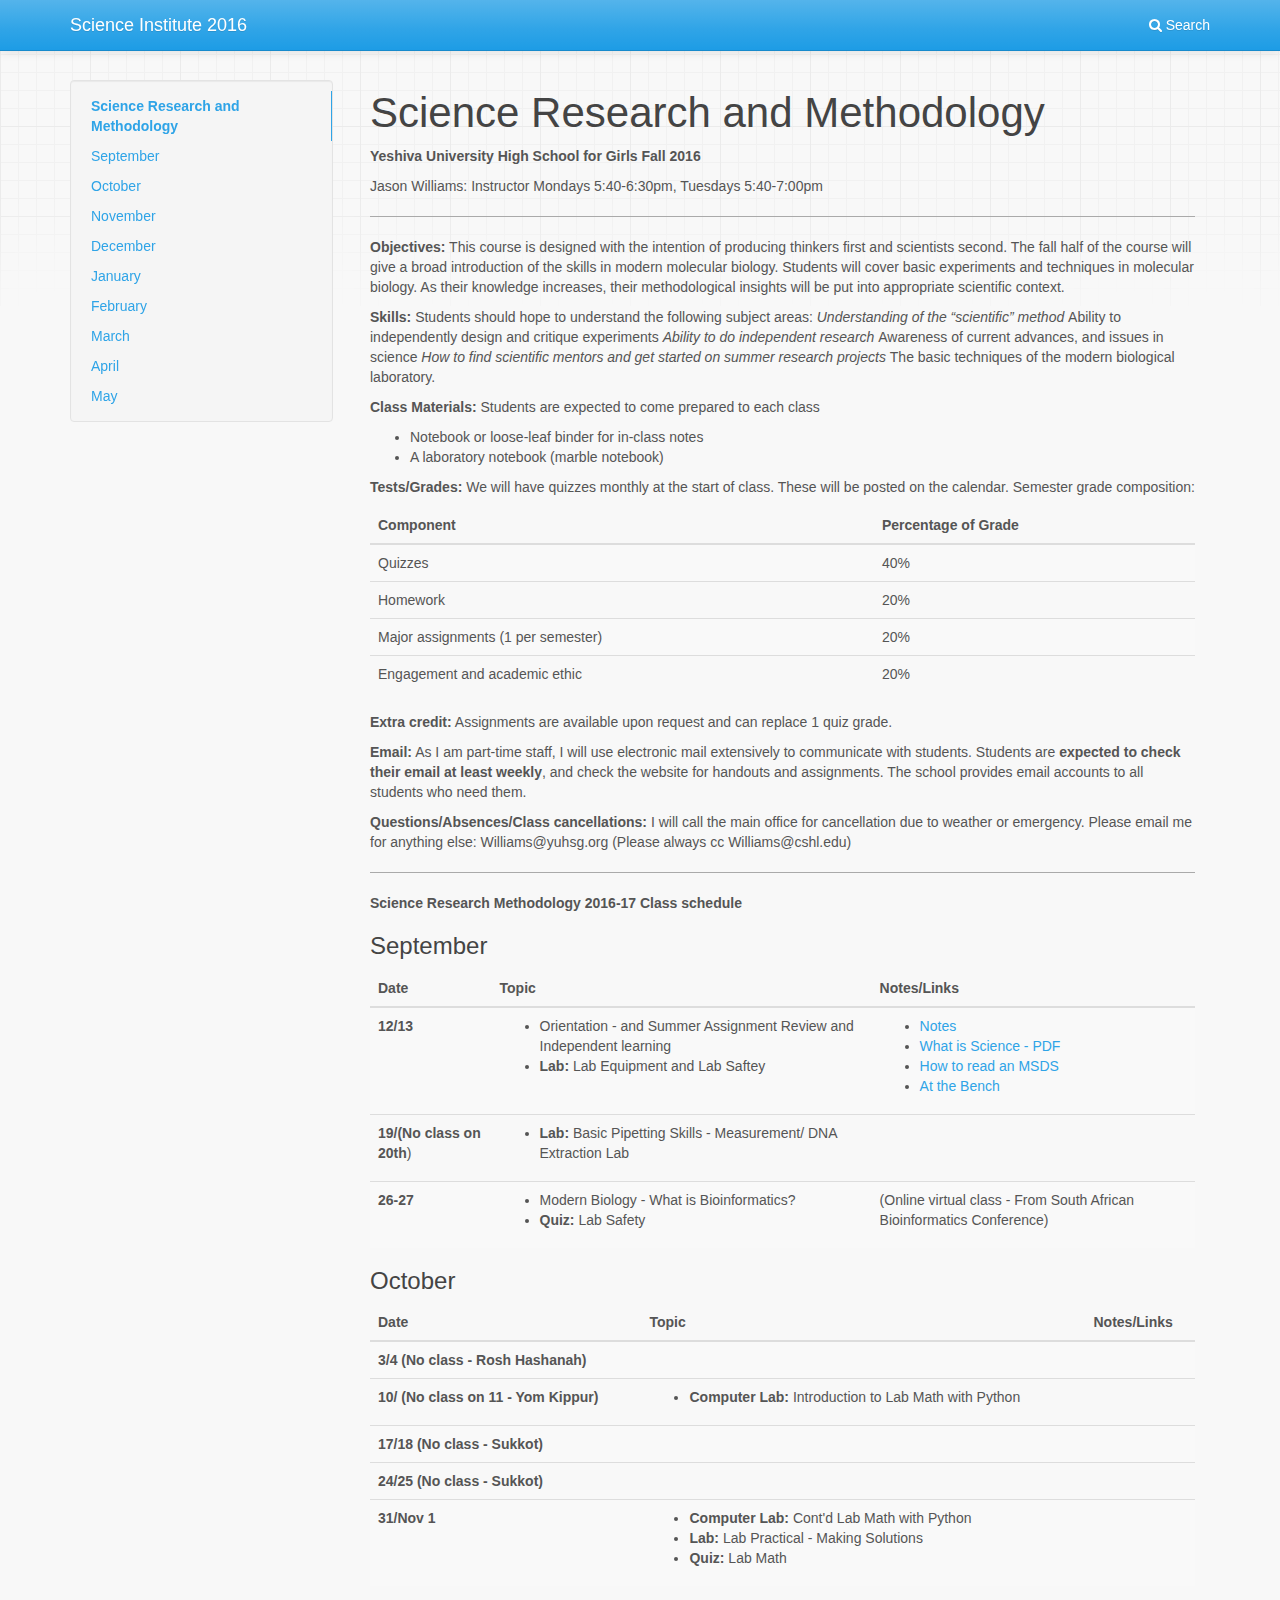
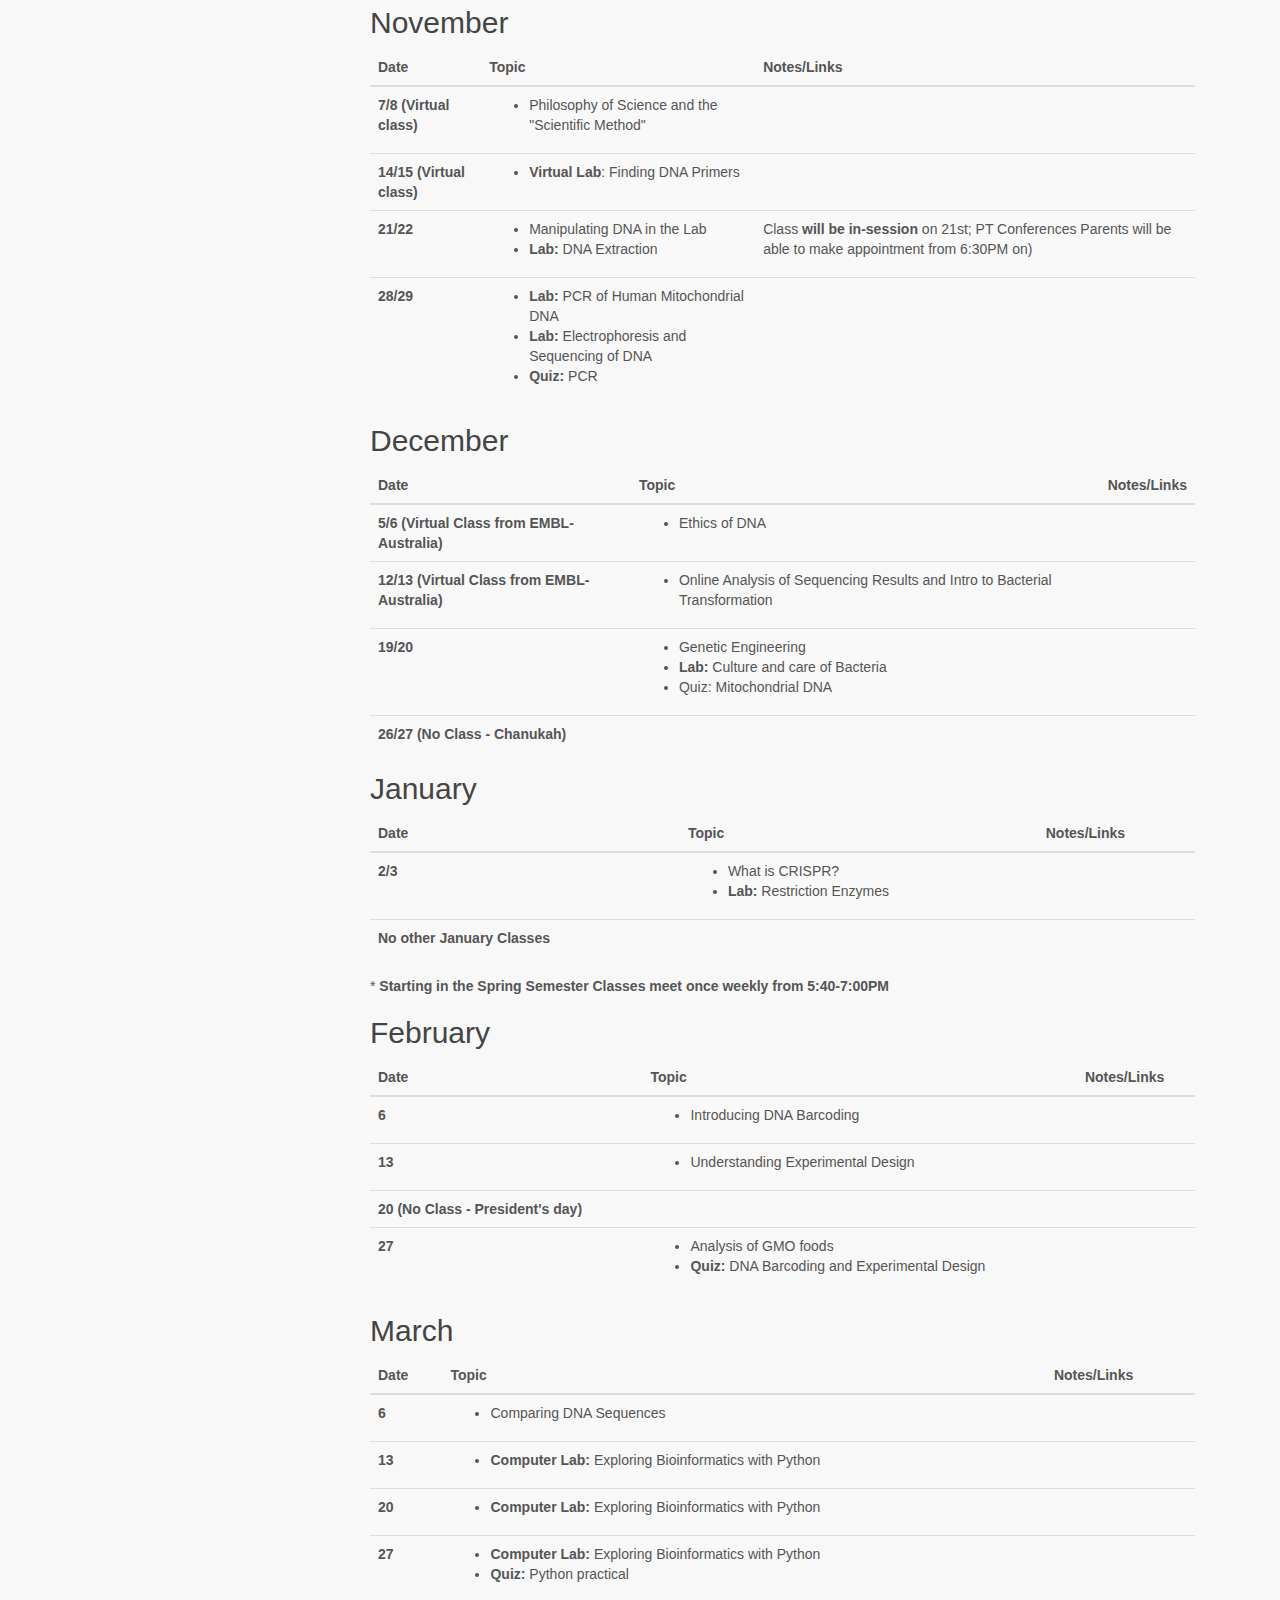
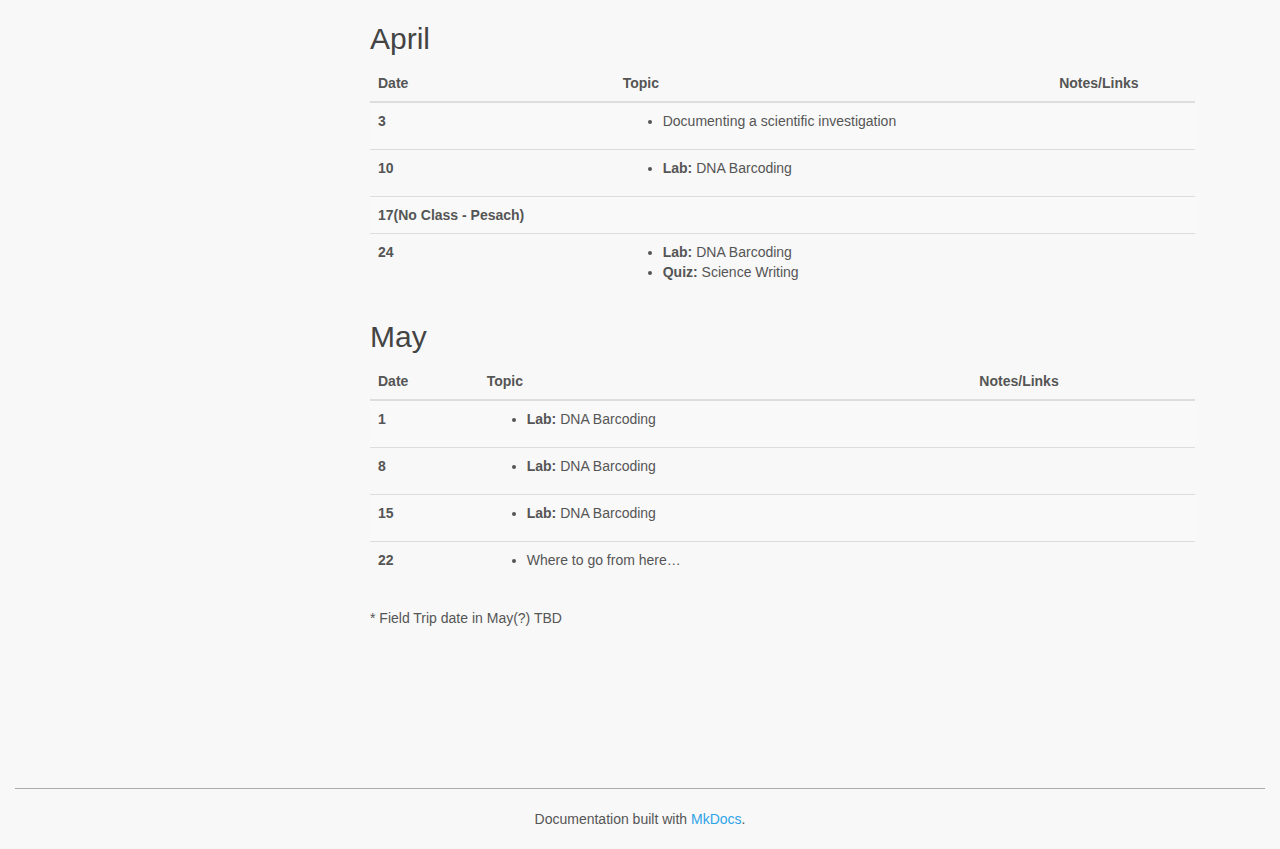
==== site/index.html @ d434761b "add files" ====
<!DOCTYPE html>
<html lang="en">
    <head>
        <meta charset="utf-8">
        <meta http-equiv="X-UA-Compatible" content="IE=edge">
        <meta name="viewport" content="width=device-width, initial-scale=1.0">
        
        
        
        <link rel="shortcut icon" href="./img/favicon.ico">

	<title>Science Institute 2016</title>

        <link href="./css/bootstrap-custom.min.css" rel="stylesheet">
        <link href="./css/font-awesome-4.5.0.css" rel="stylesheet">
        <link href="./css/base.css" rel="stylesheet">
        <link rel="stylesheet" href="./css/highlight.css">

        <!-- HTML5 shim and Respond.js IE8 support of HTML5 elements and media queries -->
        <!--[if lt IE 9]>
            <script src="https://oss.maxcdn.com/libs/html5shiv/3.7.0/html5shiv.js"></script>
            <script src="https://oss.maxcdn.com/libs/respond.js/1.3.0/respond.min.js"></script>
        <![endif]-->

        
    </head>

    <body class="homepage">

        <div class="navbar navbar-default navbar-fixed-top" role="navigation">
    <div class="container">

        <!-- Collapsed navigation -->
        <div class="navbar-header">
            

            <!-- Main title -->
            <a class="navbar-brand" href=".">Science Institute 2016</a>
        </div>

        <!-- Expanded navigation -->
        <div class="navbar-collapse collapse">
            

            <ul class="nav navbar-nav navbar-right">
                <li>
                    <a href="#" data-toggle="modal" data-target="#mkdocs_search_modal">
                        <i class="fa fa-search"></i> Search
                    </a>
                </li>
                
                
            </ul>
        </div>
    </div>
</div>

        <div class="container">
            
                <div class="col-md-3"><div class="bs-sidebar hidden-print affix well" role="complementary">
    <ul class="nav bs-sidenav">
    
        <li class="main active"><a href="#science-research-and-methodology">Science Research and Methodology</a></li>
        
            <li><a href="#september">September</a></li>
        
            <li><a href="#october">October</a></li>
        
            <li><a href="#november">November</a></li>
        
            <li><a href="#december">December</a></li>
        
            <li><a href="#january">January</a></li>
        
            <li><a href="#february">February</a></li>
        
            <li><a href="#march">March</a></li>
        
            <li><a href="#april">April</a></li>
        
            <li><a href="#may">May</a></li>
        
    
    </ul>
</div></div>
                <div class="col-md-9" role="main">

<h1 id="science-research-and-methodology">Science Research and Methodology</h1>
<p><strong>Yeshiva University High School for Girls</strong>
<strong>Fall 2016</strong></p>
<p>Jason Williams: Instructor 
Mondays 5:40-6:30pm, Tuesdays 5:40-7:00pm</p>
<hr />
<p><strong>Objectives:</strong> 
This course is designed with the intention of producing thinkers first and scientists second. The fall half of the course will give a broad introduction of the skills in modern molecular biology. Students will cover basic experiments and techniques in molecular biology. As their knowledge increases, their methodological insights will be put into appropriate scientific context.</p>
<p><strong>Skills:</strong> Students should hope to understand the following subject areas:
<em> Understanding of the “scientific” method
</em> Ability to independently design and critique experiments
<em> Ability to do independent research
</em> Awareness of current advances, and issues in science
<em> How to find scientific mentors and get started on summer research projects
</em> The basic techniques of the modern biological laboratory.  </p>
<p><strong>Class Materials:</strong> Students are expected to come prepared to each class</p>
<ul>
<li>Notebook or loose-leaf binder for in-class notes</li>
<li>A laboratory notebook (marble notebook)</li>
</ul>
<p><strong>Tests/Grades:</strong> We will have quizzes monthly at the start of class. These will be posted on the calendar. Semester grade composition: </p>
<table>
<thead>
<tr>
<th>Component</th>
<th>Percentage of Grade</th>
</tr>
</thead>
<tbody>
<tr>
<td>Quizzes</td>
<td>40%</td>
</tr>
<tr>
<td>Homework</td>
<td>20%</td>
</tr>
<tr>
<td>Major assignments (1 per semester)</td>
<td>20%</td>
</tr>
<tr>
<td>Engagement and academic ethic</td>
<td>20%</td>
</tr>
</tbody>
</table>
<p><strong>Extra credit:</strong> Assignments are available upon request and can replace 1 quiz grade. </p>
<p><strong>Email:</strong> As I am part-time staff, I will use electronic mail extensively to communicate with students. Students are <strong>expected to check their email at least weekly</strong>, and check the website for handouts and assignments. The school provides email accounts to all students who need them. </p>
<p><strong>Questions/Absences/Class cancellations:</strong> I will call the main office for cancellation due to weather or emergency. Please email me for anything else: Williams@yuhsg.org (Please always cc Williams@cshl.edu)</p>
<hr />
<p><strong>Science Research Methodology 2016-17 Class schedule</strong></p>
<h3 id="september">September</h3>
<table>
<thead>
<tr>
<th align="left">Date</th>
<th align="left">Topic</th>
<th align="left">Notes/Links</th>
</tr>
</thead>
<tbody>
<tr>
<td align="left"><strong>12/13</strong></td>
<td align="left"><ul><li>Orientation - and Summer Assignment Review and Independent learning<li><strong>Lab:</strong> Lab Equipment and Lab Saftey</ul></td>
<td align="left"><ul><li><a href="./notes/notes_2016_week_09_12.md">Notes</a><li><a href="./pdfs/what_is_science.pdf">What is Science - PDF</a><li><a href="./pdfs/howtoreadmsds.pdf">How to read an MSDS</a><li><a href="./pdfs/at_the_bench.pdf">At the Bench</a></ul></td>
</tr>
<tr>
<td align="left"><strong>19/(No class on 20th</strong>)</td>
<td align="left"><ul><li><strong>Lab:</strong> Basic Pipetting Skills - Measurement/ DNA Extraction Lab</ul></td>
<td align="left"></td>
</tr>
<tr>
<td align="left"><strong>26-27</strong></td>
<td align="left"><ul><li>Modern Biology - What is Bioinformatics? <li><strong>Quiz:</strong> Lab Safety</ul></td>
<td align="left">(Online virtual class - From South African Bioinformatics Conference)</td>
</tr>
</tbody>
</table>
<h3 id="october">October</h3>
<table>
<thead>
<tr>
<th align="left">Date</th>
<th align="left">Topic</th>
<th align="left">Notes/Links</th>
</tr>
</thead>
<tbody>
<tr>
<td align="left"><strong>3/4  (No class - Rosh Hashanah)</strong></td>
<td align="left"></td>
<td align="left"></td>
</tr>
<tr>
<td align="left"><strong>10/  (No class on 11 - Yom Kippur)</strong></td>
<td align="left"><ul><li><strong>Computer Lab:</strong> Introduction to Lab Math with Python</ul></td>
<td align="left"></td>
</tr>
<tr>
<td align="left"><strong>17/18 (No class - Sukkot)</strong></td>
<td align="left"></td>
<td align="left"></td>
</tr>
<tr>
<td align="left"><strong>24/25 (No class - Sukkot)</strong></td>
<td align="left"></td>
<td align="left"></td>
</tr>
<tr>
<td align="left"><strong>31/Nov 1</strong></td>
<td align="left"><ul><li><strong>Computer Lab:</strong> Cont'd Lab Math with Python<li><strong>Lab:</strong> Lab Practical - Making Solutions<li><strong>Quiz:</strong> Lab Math </ul></td>
<td align="left"></td>
</tr>
</tbody>
</table>
<h2 id="november">November</h2>
<table>
<thead>
<tr>
<th align="left">Date</th>
<th align="left">Topic</th>
<th align="left">Notes/Links</th>
</tr>
</thead>
<tbody>
<tr>
<td align="left"><strong>7/8 (Virtual class)</strong></td>
<td align="left"><ul><li>Philosophy of Science and the "Scientific Method"</ul></td>
<td align="left"></td>
</tr>
<tr>
<td align="left"><strong>14/15 (Virtual class)</strong></td>
<td align="left"><ul><li><strong>Virtual Lab</strong>: Finding DNA Primers</ul></td>
<td align="left"></td>
</tr>
<tr>
<td align="left"><strong>21/22</strong></td>
<td align="left"><ul><li>Manipulating DNA in the Lab<li><strong>Lab:</strong> DNA Extraction </ul></td>
<td align="left">Class <strong>will be in-session</strong> on 21st; PT Conferences Parents will be able to make appointment from 6:30PM on)</td>
</tr>
<tr>
<td align="left"><strong>28/29</strong></td>
<td align="left"><ul><li><strong>Lab:</strong> PCR of Human Mitochondrial DNA<li><strong>Lab:</strong> Electrophoresis and Sequencing of DNA<li><strong>Quiz:</strong> PCR</ul></td>
<td align="left"></td>
</tr>
</tbody>
</table>
<h2 id="december">December</h2>
<table>
<thead>
<tr>
<th align="left">Date</th>
<th align="left">Topic</th>
<th align="left">Notes/Links</th>
</tr>
</thead>
<tbody>
<tr>
<td align="left"><strong>5/6 (Virtual Class from EMBL-Australia)</strong></td>
<td align="left"><ul><li>Ethics of DNA</ul></td>
<td align="left"></td>
</tr>
<tr>
<td align="left"><strong>12/13 (Virtual Class from EMBL-Australia)</strong></td>
<td align="left"><ul><li>Online Analysis of Sequencing Results and Intro to Bacterial Transformation</ul></td>
<td align="left"></td>
</tr>
<tr>
<td align="left"><strong>19/20</strong></td>
<td align="left"><ul><li>Genetic Engineering<li><strong>Lab:</strong> Culture and care of Bacteria<li>Quiz: Mitochondrial DNA</ul></td>
<td align="left"></td>
</tr>
<tr>
<td align="left"><strong>26/27 (No Class - Chanukah)</strong></td>
<td align="left"></td>
<td align="left"></td>
</tr>
</tbody>
</table>
<h2 id="january">January</h2>
<table>
<thead>
<tr>
<th align="left">Date</th>
<th align="left">Topic</th>
<th align="left">Notes/Links</th>
</tr>
</thead>
<tbody>
<tr>
<td align="left"><strong>2/3</strong></td>
<td align="left"><ul><li>What is CRISPR? <li><strong>Lab:</strong> Restriction Enzymes</ul></td>
<td align="left"></td>
</tr>
<tr>
<td align="left"><strong>No other January Classes</strong></td>
<td align="left"></td>
<td align="left"></td>
</tr>
</tbody>
</table>
<p>* <strong>Starting in the Spring Semester Classes meet once weekly from 5:40-7:00PM</strong></p>
<h2 id="february">February</h2>
<table>
<thead>
<tr>
<th align="left">Date</th>
<th align="left">Topic</th>
<th align="left">Notes/Links</th>
</tr>
</thead>
<tbody>
<tr>
<td align="left"><strong>6</strong></td>
<td align="left"><ul><li>Introducing DNA Barcoding</ul></td>
<td align="left"></td>
</tr>
<tr>
<td align="left"><strong>13</strong></td>
<td align="left"><ul><li>Understanding Experimental Design</ul></td>
<td align="left"></td>
</tr>
<tr>
<td align="left"><strong>20 (No Class - President's day)</strong></td>
<td align="left"></td>
<td align="left"></td>
</tr>
<tr>
<td align="left"><strong>27</strong></td>
<td align="left"><ul><li>Analysis of GMO foods<li><strong>Quiz:</strong> DNA Barcoding and Experimental Design</ul></td>
<td align="left"></td>
</tr>
</tbody>
</table>
<h2 id="march">March</h2>
<table>
<thead>
<tr>
<th align="left">Date</th>
<th align="left">Topic</th>
<th align="left">Notes/Links</th>
</tr>
</thead>
<tbody>
<tr>
<td align="left"><strong>6</strong></td>
<td align="left"><ul><li>Comparing DNA Sequences</ul></td>
<td align="left"></td>
</tr>
<tr>
<td align="left"><strong>13</strong></td>
<td align="left"><ul><li><strong>Computer Lab:</strong> Exploring Bioinformatics with Python</ul></td>
<td align="left"></td>
</tr>
<tr>
<td align="left"><strong>20</strong></td>
<td align="left"><ul><li><strong>Computer Lab:</strong> Exploring Bioinformatics with Python</ul></td>
<td align="left"></td>
</tr>
<tr>
<td align="left"><strong>27</strong></td>
<td align="left"><ul><li><strong>Computer Lab:</strong> Exploring Bioinformatics with Python<li><strong>Quiz:</strong> Python practical</ul></td>
<td align="left"></td>
</tr>
</tbody>
</table>
<h2 id="april">April</h2>
<table>
<thead>
<tr>
<th align="left">Date</th>
<th align="left">Topic</th>
<th align="left">Notes/Links</th>
</tr>
</thead>
<tbody>
<tr>
<td align="left"><strong>3</strong></td>
<td align="left"><ul><li>Documenting a scientific investigation</ul></td>
<td align="left"></td>
</tr>
<tr>
<td align="left"><strong>10</strong></td>
<td align="left"><ul><li><strong>Lab:</strong> DNA Barcoding</ul></td>
<td align="left"></td>
</tr>
<tr>
<td align="left"><strong>17(No Class - Pesach)</strong></td>
<td align="left"></td>
<td align="left"></td>
</tr>
<tr>
<td align="left"><strong>24</strong></td>
<td align="left"><ul><li><strong>Lab:</strong> DNA Barcoding<li><strong>Quiz:</strong> Science Writing</ul></td>
<td align="left"></td>
</tr>
</tbody>
</table>
<h2 id="may">May</h2>
<table>
<thead>
<tr>
<th align="left">Date</th>
<th align="left">Topic</th>
<th align="left">Notes/Links</th>
</tr>
</thead>
<tbody>
<tr>
<td align="left"><strong>1</strong></td>
<td align="left"><ul><li><strong>Lab:</strong> DNA Barcoding</ul></td>
<td align="left"></td>
</tr>
<tr>
<td align="left"><strong>8</strong></td>
<td align="left"><ul><li><strong>Lab:</strong> DNA Barcoding</ul></td>
<td align="left"></td>
</tr>
<tr>
<td align="left"><strong>15</strong></td>
<td align="left"><ul><li><strong>Lab:</strong> DNA Barcoding</ul></td>
<td align="left"></td>
</tr>
<tr>
<td align="left"><strong>22</strong></td>
<td align="left"><ul><li>Where to go from here…</ul></td>
<td align="left"></td>
</tr>
</tbody>
</table>
<p>* Field Trip date in May(?) TBD</p></div>
            
        </div>

        <footer class="col-md-12">
            <hr>
            
            <p>Documentation built with <a href="http://www.mkdocs.org/">MkDocs</a>.</p>
        </footer>

        <script src="./js/jquery-1.10.2.min.js"></script>
        <script src="./js/bootstrap-3.0.3.min.js"></script>
        <script src="./js/highlight.pack.js"></script>
        <script>var base_url = '.';</script>
        <script data-main="./mkdocs/js/search.js" src="./mkdocs/js/require.js"></script>
        <script src="./js/base.js"></script>

        <div class="modal" id="mkdocs_search_modal" tabindex="-1" role="dialog" aria-labelledby="Search Modal" aria-hidden="true">
            <div class="modal-dialog">
                <div class="modal-content">
                    <div class="modal-header">
                        <button type="button" class="close" data-dismiss="modal"><span aria-hidden="true">&times;</span><span class="sr-only">Close</span></button>
                        <h4 class="modal-title" id="exampleModalLabel">Search</h4>
                    </div>
                    <div class="modal-body">
                        <p>
                            From here you can search these documents. Enter
                            your search terms below.
                        </p>
                        <form role="form">
                            <div class="form-group">
                                <input type="text" class="form-control" placeholder="Search..." id="mkdocs-search-query">
                            </div>
                        </form>
                        <div id="mkdocs-search-results"></div>
                    </div>
                    <div class="modal-footer">
                    </div>
                </div>
            </div>
        </div>

    </body>
</html>

<!--
MkDocs version : 0.15.3
Build Date UTC : 2016-09-12 19:53:37.666953
-->
---- site/css/base.css ----
body {
    padding-top: 70px;
    background: url(../img/grid.png) repeat-x;
    background-attachment: fixed;
    background-color: #f8f8f8;
}

body > div.container {
    min-height: 400px;
}

ul.nav li.main {
    font-weight: bold;
}

div.col-md-3 {
    padding-left: 0;
}

div.col-md-9 {
    padding-bottom: 100px;
}

div.source-links {
    float: right;
}

div.col-md-9 img {
    max-width: 100%;
    display: inline;
    padding: 4px;
    line-height: 1.428571429;
    background-color: #fff;
    border: 1px solid #ddd;
    border-radius: 4px;
    margin: 20px auto 30px auto;
}

h1, h2, h3 {
    color: #444;
}

h1[id]:before, h2[id]:before, h3[id]:before, h4[id]:before, h5[id]:before, h6[id]:before {
    content: "";
    display: block;
    margin-top: -75px;
    height: 75px;
    pointer-events: none;
}

h1 {
    font-weight: 400;
    font-size: 42px;
}

h2, h3, h4, h5, h6 {
    font-weight: 300;
}

hr {
    border-top: 1px solid #aaa;
}

pre, .rst-content tt {
    max-width: 100%;
    background: #fff;
    border: solid 1px #e1e4e5;
    color: #e74c3c;
    overflow-x: auto;
}

code.code-large, .rst-content tt.code-large {
    font-size: 90%;
}

code {
    padding: 2px 5px;
    color: #c7254e;
    background-color: #f9f2f4;
    font-size: 75%;
}

code, kbd, pre, samp  {
    font-family: monospace,serif;
    font-size: 12px !important;
}

footer {
    margin-top: 30px;
    margin-bottom: 10px;
    text-align: center;
    font-weight: 200;
}

.modal-dialog {
    margin-top: 60px;
}

/*
 * Side navigation
 *
 * Scrollspy and affixed enhanced navigation to highlight sections and secondary
 * sections of docs content.
 */

/* By default it's not affixed in mobile views, so undo that */
.bs-sidebar.affix {
    position: static;
}

.bs-sidebar.well {
    padding: 0;
    max-height: 90%;
    overflow-y: auto;
}

/* First level of nav */
.bs-sidenav {
    padding-top:    10px;
    padding-bottom: 10px;
    border-radius: 5px;
}

/* All levels of nav */
.bs-sidebar .nav > li > a {
    display: block;
    padding: 5px 20px;
    z-index: 1;
}
.bs-sidebar .nav > li > a:hover,
.bs-sidebar .nav > li > a:focus {
    text-decoration: none;
    border-right: 1px solid;
}
.bs-sidebar .nav > .active > a,
.bs-sidebar .nav > .active:hover > a,
.bs-sidebar .nav > .active:focus > a {
    font-weight: bold;
    background-color: transparent;
    border-right: 1px solid;
}

/* Nav: second level (shown on .active) */
.bs-sidebar .nav .nav {
    display: none; /* Hide by default, but at >768px, show it */
    margin-bottom: 8px;
}
.bs-sidebar .nav .nav > li > a {
    padding-top:    3px;
    padding-bottom: 3px;
    padding-left: 30px;
    font-size: 90%;
}

/* Show and affix the side nav when space allows it */
@media (min-width: 992px) {
    .bs-sidebar .nav > .active > ul {
        display: block;
    }
    /* Widen the fixed sidebar */
    .bs-sidebar.affix,
    .bs-sidebar.affix-bottom {
        width: 213px;
    }
    .bs-sidebar.affix {
        position: fixed; /* Undo the static from mobile first approach */
        top: 80px;
    }
    .bs-sidebar.affix-bottom {
        position: absolute; /* Undo the static from mobile first approach */
    }
    .bs-sidebar.affix-bottom .bs-sidenav,
    .bs-sidebar.affix .bs-sidenav {
        margin-top: 0;
        margin-bottom: 0;
    }
}
@media (min-width: 1200px) {
    /* Widen the fixed sidebar again */
    .bs-sidebar.affix-bottom,
    .bs-sidebar.affix {
        width: 263px;
    }
}

.headerlink {
    font-family: FontAwesome;
    font-size: 14px;
    display: none;
    padding-left: .5em;
}

h1:hover .headerlink, h2:hover .headerlink, h3:hover .headerlink, h4:hover .headerlink, h5:hover .headerlink, h6:hover .headerlink{
    display:inline-block;
}



.admonition {
    padding: 15px;
    margin-bottom: 20px;
    border: 1px solid transparent;
    border-radius: 4px;
    text-align: left;
}

.admonition.note {
    color: #3a87ad;
    background-color: #d9edf7;
    border-color: #bce8f1;
}

.admonition.warning {
    color: #c09853;
    background-color: #fcf8e3;
    border-color: #fbeed5;
}

.admonition.danger {
    color: #b94a48;
    background-color: #f2dede;
    border-color: #eed3d7;
}

.admonition-title {
    font-weight: bold;
    text-align: left;
}


.dropdown-submenu {
    position: relative;
}

.dropdown-submenu>.dropdown-menu {
    top: 0;
    left: 100%;
    margin-top: -6px;
    margin-left: -1px;
    -webkit-border-radius: 0 6px 6px 6px;
    -moz-border-radius: 0 6px 6px;
    border-radius: 0 6px 6px 6px;
}

.dropdown-submenu:hover>.dropdown-menu {
    display: block;
}

.dropdown-submenu>a:after {
    display: block;
    content: " ";
    float: right;
    width: 0;
    height: 0;
    border-color: transparent;
    border-style: solid;
    border-width: 5px 0 5px 5px;
    border-left-color: #ccc;
    margin-top: 5px;
    margin-right: -10px;
}

.dropdown-submenu:hover>a:after {
    border-left-color: #fff;
}

.dropdown-submenu.pull-left {
    float: none;
}

.dropdown-submenu.pull-left>.dropdown-menu {
    left: -100%;
    margin-left: 10px;
    -webkit-border-radius: 6px 0 6px 6px;
    -moz-border-radius: 6px 0 6px 6px;
    border-radius: 6px 0 6px 6px;
}
---- site/css/highlight.css ----
/*
This is the GitHub theme for highlight.js

github.com style (c) Vasily Polovnyov <vast@whiteants.net>

*/

.hljs {
  display: block;
  overflow-x: auto;
  padding: 0.5em;
  color: #333;
  -webkit-text-size-adjust: none;
}

.hljs-comment,
.diff .hljs-header,
.hljs-javadoc {
  color: #998;
  font-style: italic;
}

.hljs-keyword,
.css .rule .hljs-keyword,
.hljs-winutils,
.nginx .hljs-title,
.hljs-subst,
.hljs-request,
.hljs-status {
  color: #333;
  font-weight: bold;
}

.hljs-number,
.hljs-hexcolor,
.ruby .hljs-constant {
  color: #008080;
}

.hljs-string,
.hljs-tag .hljs-value,
.hljs-phpdoc,
.hljs-dartdoc,
.tex .hljs-formula {
  color: #d14;
}

.hljs-title,
.hljs-id,
.scss .hljs-preprocessor {
  color: #900;
  font-weight: bold;
}

.hljs-list .hljs-keyword,
.hljs-subst {
  font-weight: normal;
}

.hljs-class .hljs-title,
.hljs-type,
.vhdl .hljs-literal,
.tex .hljs-command {
  color: #458;
  font-weight: bold;
}

.hljs-tag,
.hljs-tag .hljs-title,
.hljs-rule .hljs-property,
.django .hljs-tag .hljs-keyword {
  color: #000080;
  font-weight: normal;
}

.hljs-attribute,
.hljs-variable,
.lisp .hljs-body,
.hljs-name {
  color: #008080;
}

.hljs-regexp {
  color: #009926;
}

.hljs-symbol,
.ruby .hljs-symbol .hljs-string,
.lisp .hljs-keyword,
.clojure .hljs-keyword,
.scheme .hljs-keyword,
.tex .hljs-special,
.hljs-prompt {
  color: #990073;
}

.hljs-built_in {
  color: #0086b3;
}

.hljs-preprocessor,
.hljs-pragma,
.hljs-pi,
.hljs-doctype,
.hljs-shebang,
.hljs-cdata {
  color: #999;
  font-weight: bold;
}

.hljs-deletion {
  background: #fdd;
}

.hljs-addition {
  background: #dfd;
}

.diff .hljs-change {
  background: #0086b3;
}

.hljs-chunk {
  color: #aaa;
}
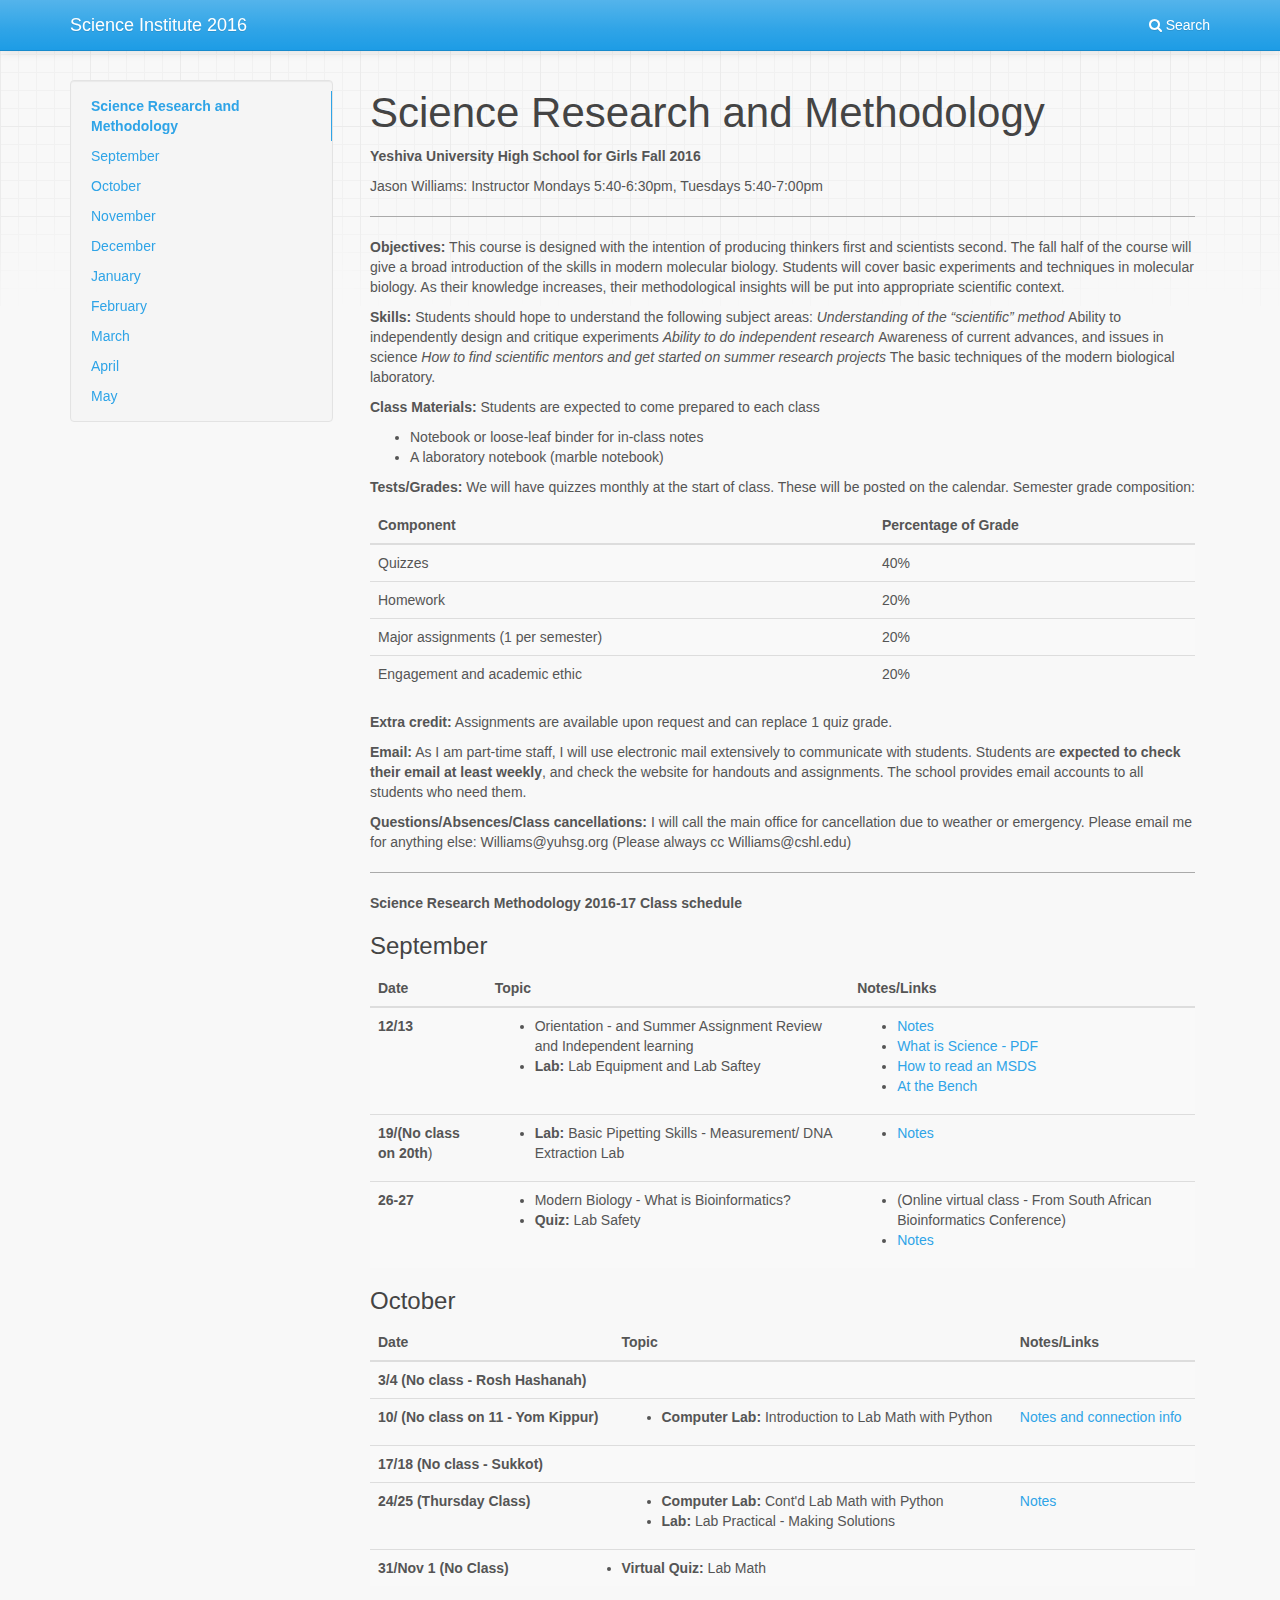
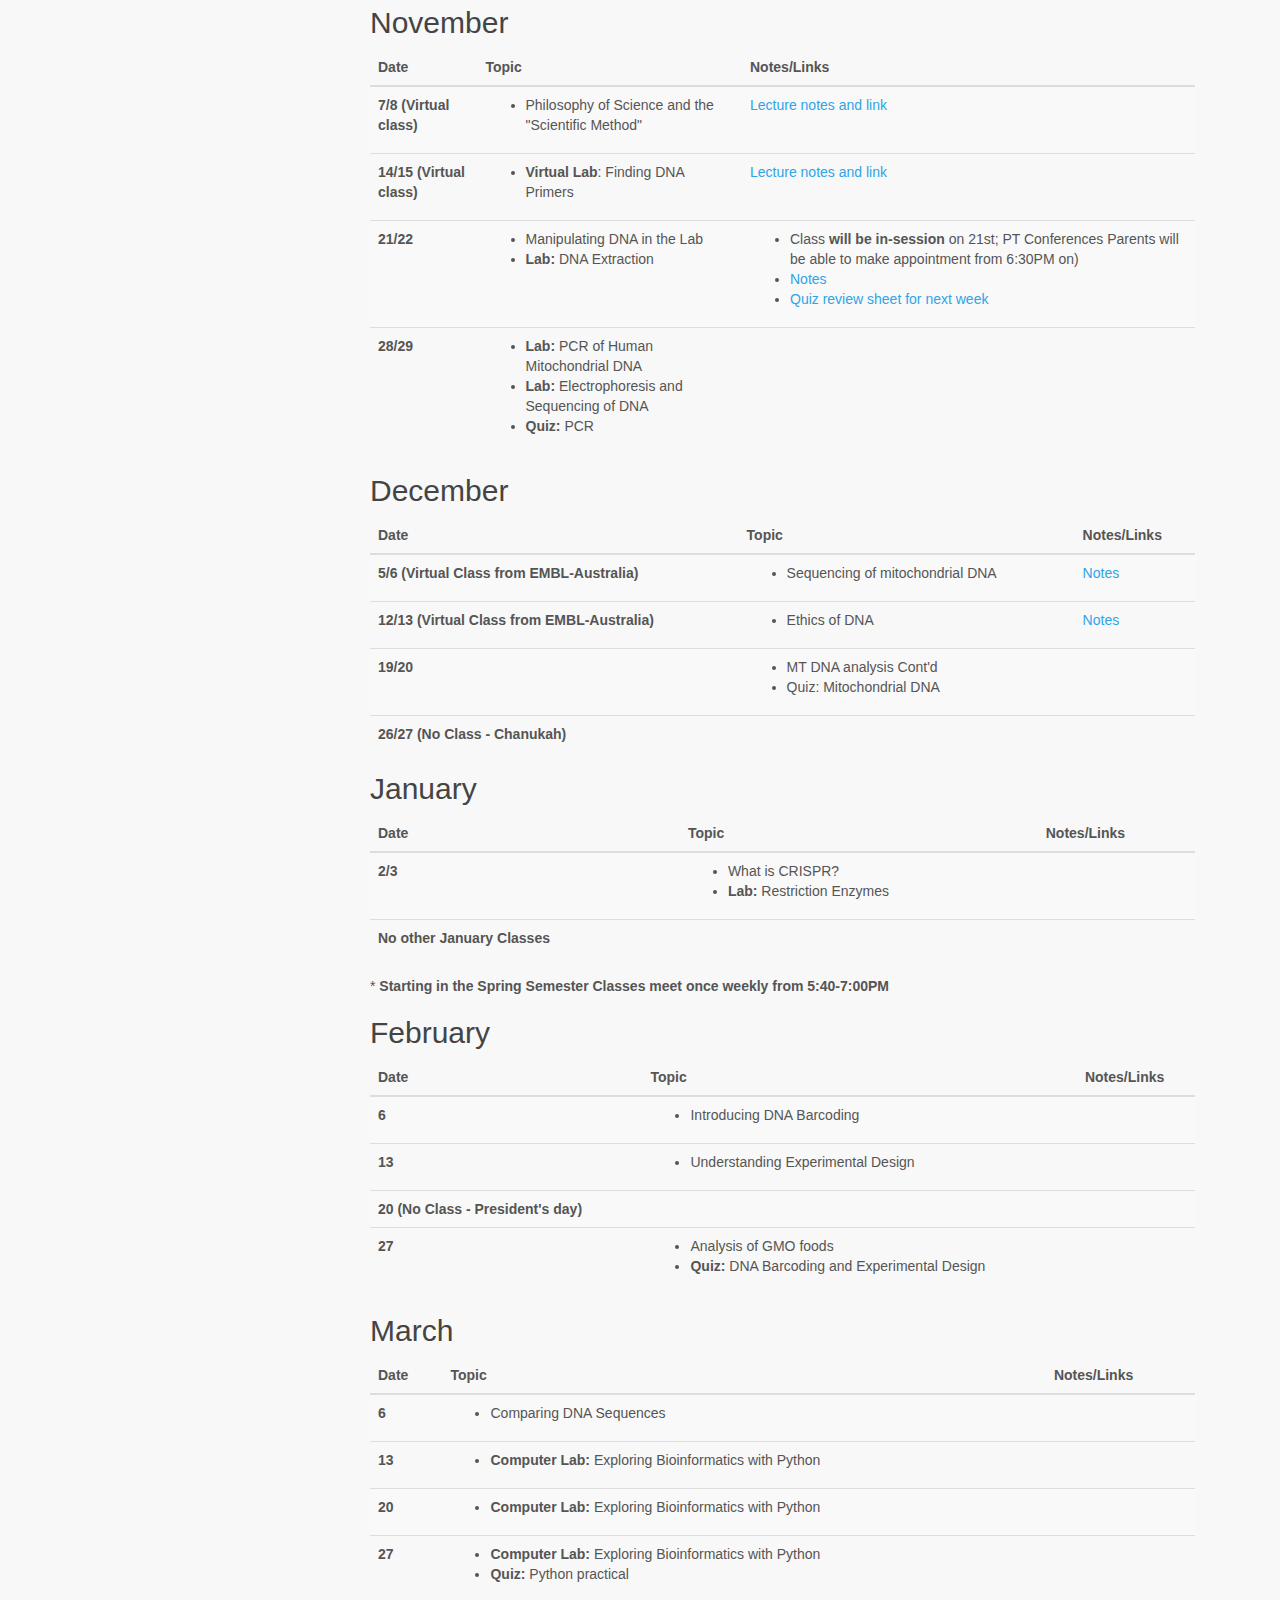
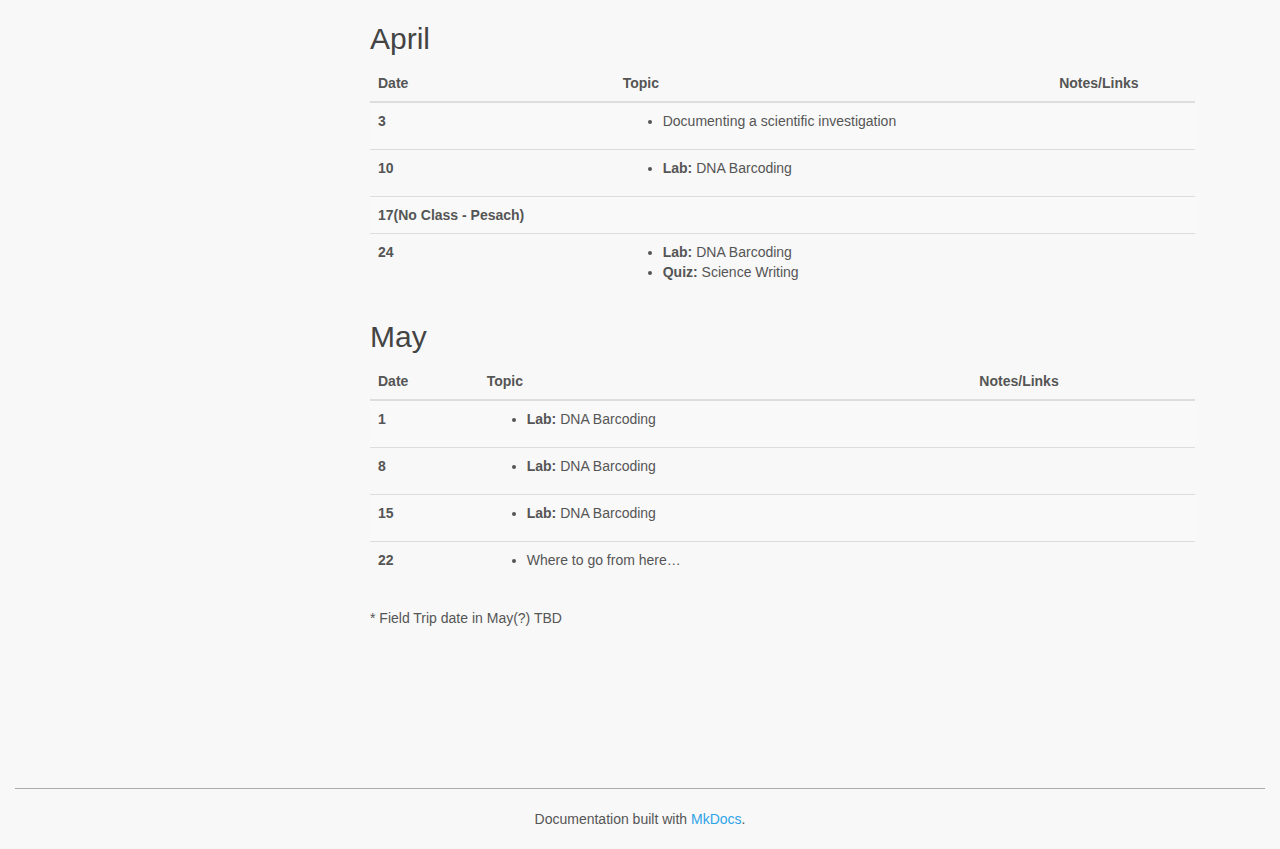
==== commit f1c1b6dd: "remove spurrious" ====
--- a/site/index.html
+++ b/site/index.html
@@ -150,17 +150,17 @@
 <tr>
 <td align="left"><strong>12/13</strong></td>
 <td align="left"><ul><li>Orientation - and Summer Assignment Review and Independent learning<li><strong>Lab:</strong> Lab Equipment and Lab Saftey</ul></td>
-<td align="left"><ul><li><a href="./notes/notes_2016_week_09_12.md">Notes</a><li><a href="./pdfs/what_is_science.pdf">What is Science - PDF</a><li><a href="./pdfs/howtoreadmsds.pdf">How to read an MSDS</a><li><a href="./pdfs/at_the_bench.pdf">At the Bench</a></ul></td>
+<td align="left"><ul><li><a href="https://github.com/JasonJWilliamsNY/science_institute_2016_materials/blob/master/notes/notes_2016_week_09_12.md">Notes</a><li><a href="https://github.com/JasonJWilliamsNY/science_institute_2016_materials/blob/master/pdfs/what_is_science.pdf">What is Science - PDF</a><li><a href="https://github.com/JasonJWilliamsNY/science_institute_2016_materials/blob/master/pdfs/howtoreadmsds.pdf">How to read an MSDS</a><li><a href="https://github.com/JasonJWilliamsNY/science_institute_2016_materials/blob/master/pdfs/at_the_bench.pdf">At the Bench</a></ul></td>
 </tr>
 <tr>
 <td align="left"><strong>19/(No class on 20th</strong>)</td>
 <td align="left"><ul><li><strong>Lab:</strong> Basic Pipetting Skills - Measurement/ DNA Extraction Lab</ul></td>
-<td align="left"></td>
+<td align="left"><ul><li><a href="https://github.com/JasonJWilliamsNY/science_institute_2016_materials/blob/master/notes/notes_2016_week_09_19.md">Notes</a></ul></td>
 </tr>
 <tr>
 <td align="left"><strong>26-27</strong></td>
 <td align="left"><ul><li>Modern Biology - What is Bioinformatics? <li><strong>Quiz:</strong> Lab Safety</ul></td>
-<td align="left">(Online virtual class - From South African Bioinformatics Conference)</td>
+<td align="left"><ul><li>(Online virtual class - From South African Bioinformatics Conference)<li><a href="https://github.com/JasonJWilliamsNY/science_institute_2016_materials/blob/master/notes/notes_2016_week_09_26.md">Notes</a></ul></td>
 </tr>
 </tbody>
 </table>
@@ -182,7 +182,7 @@
 <tr>
 <td align="left"><strong>10/  (No class on 11 - Yom Kippur)</strong></td>
 <td align="left"><ul><li><strong>Computer Lab:</strong> Introduction to Lab Math with Python</ul></td>
-<td align="left"></td>
+<td align="left"><a href="https://github.com/JasonJWilliamsNY/science_institute_2016_materials/blob/master/notes/notes_2016_week_10_10.md">Notes and connection info</a></td>
 </tr>
 <tr>
 <td align="left"><strong>17/18 (No class - Sukkot)</strong></td>
@@ -190,13 +190,13 @@
 <td align="left"></td>
 </tr>
 <tr>
-<td align="left"><strong>24/25 (No class - Sukkot)</strong></td>
-<td align="left"></td>
-<td align="left"></td>
-</tr>
-<tr>
-<td align="left"><strong>31/Nov 1</strong></td>
-<td align="left"><ul><li><strong>Computer Lab:</strong> Cont'd Lab Math with Python<li><strong>Lab:</strong> Lab Practical - Making Solutions<li><strong>Quiz:</strong> Lab Math </ul></td>
+<td align="left"><strong>24/25 (Thursday Class)</strong></td>
+<td align="left"><ul><li><strong>Computer Lab:</strong> Cont'd Lab Math with Python<li><strong>Lab:</strong> Lab Practical - Making Solutions</td>
+<td align="left"><a href="https://github.com/JasonJWilliamsNY/science_institute_2016_materials/blob/master/notes/notes_2016_week_10_24.md">Notes</a></td>
+</tr>
+<tr>
+<td align="left"><strong>31/Nov 1 (No Class)</strong></td>
+<td align="left"><li><strong>Virtual Quiz:</strong> Lab Math </ul></td>
 <td align="left"></td>
 </tr>
 </tbody>
@@ -214,17 +214,17 @@
 <tr>
 <td align="left"><strong>7/8 (Virtual class)</strong></td>
 <td align="left"><ul><li>Philosophy of Science and the "Scientific Method"</ul></td>
-<td align="left"></td>
+<td align="left"><a href="https://github.com/JasonJWilliamsNY/science_institute_2016_materials/blob/master/notes/notes_2016_week_11_07.md">Lecture notes and link</a></td>
 </tr>
 <tr>
 <td align="left"><strong>14/15 (Virtual class)</strong></td>
 <td align="left"><ul><li><strong>Virtual Lab</strong>: Finding DNA Primers</ul></td>
-<td align="left"></td>
+<td align="left"><a href="https://github.com/JasonJWilliamsNY/science_institute_2016_materials/blob/master/notes/notes_2016_week_11_14.md">Lecture notes and link</a></td>
 </tr>
 <tr>
 <td align="left"><strong>21/22</strong></td>
 <td align="left"><ul><li>Manipulating DNA in the Lab<li><strong>Lab:</strong> DNA Extraction </ul></td>
-<td align="left">Class <strong>will be in-session</strong> on 21st; PT Conferences Parents will be able to make appointment from 6:30PM on)</td>
+<td align="left"><ul><li>Class <strong>will be in-session</strong> on 21st; PT Conferences Parents will be able to make appointment from 6:30PM on)<li><a href="https://github.com/JasonJWilliamsNY/science_institute_2016_materials/blob/master/notes/notes_2016_week_11_21.md">Notes</a><li><a href="https://github.com/JasonJWilliamsNY/science_institute_2016_materials/blob/master/notes/pcr-quiz-review-sheet.md">Quiz review sheet for next week</a></ul></td>
 </tr>
 <tr>
 <td align="left"><strong>28/29</strong></td>
@@ -245,17 +245,17 @@
 <tbody>
 <tr>
 <td align="left"><strong>5/6 (Virtual Class from EMBL-Australia)</strong></td>
+<td align="left"><ul><li>Sequencing of mitochondrial DNA</ul></td>
+<td align="left"><a href="https://github.com/JasonJWilliamsNY/science_institute_2016_materials/blob/master/notes/notes_2016_week_12_05.md">Notes</a></td>
+</tr>
+<tr>
+<td align="left"><strong>12/13 (Virtual Class from EMBL-Australia)</strong></td>
 <td align="left"><ul><li>Ethics of DNA</ul></td>
-<td align="left"></td>
-</tr>
-<tr>
-<td align="left"><strong>12/13 (Virtual Class from EMBL-Australia)</strong></td>
-<td align="left"><ul><li>Online Analysis of Sequencing Results and Intro to Bacterial Transformation</ul></td>
-<td align="left"></td>
+<td align="left"><a href="https://github.com/JasonJWilliamsNY/science_institute_2016_materials/blob/master/notes/notes_2016_week_12_12.md">Notes</a></td>
 </tr>
 <tr>
 <td align="left"><strong>19/20</strong></td>
-<td align="left"><ul><li>Genetic Engineering<li><strong>Lab:</strong> Culture and care of Bacteria<li>Quiz: Mitochondrial DNA</ul></td>
+<td align="left"><ul><li>MT DNA analysis Cont'd<li>Quiz: Mitochondrial DNA</ul></td>
 <td align="left"></td>
 </tr>
 <tr>
@@ -463,5 +463,5 @@
 
 <!--
 MkDocs version : 0.15.3
-Build Date UTC : 2016-09-12 19:53:37.666953
+Build Date UTC : 2016-12-12 03:48:51.586166
 -->
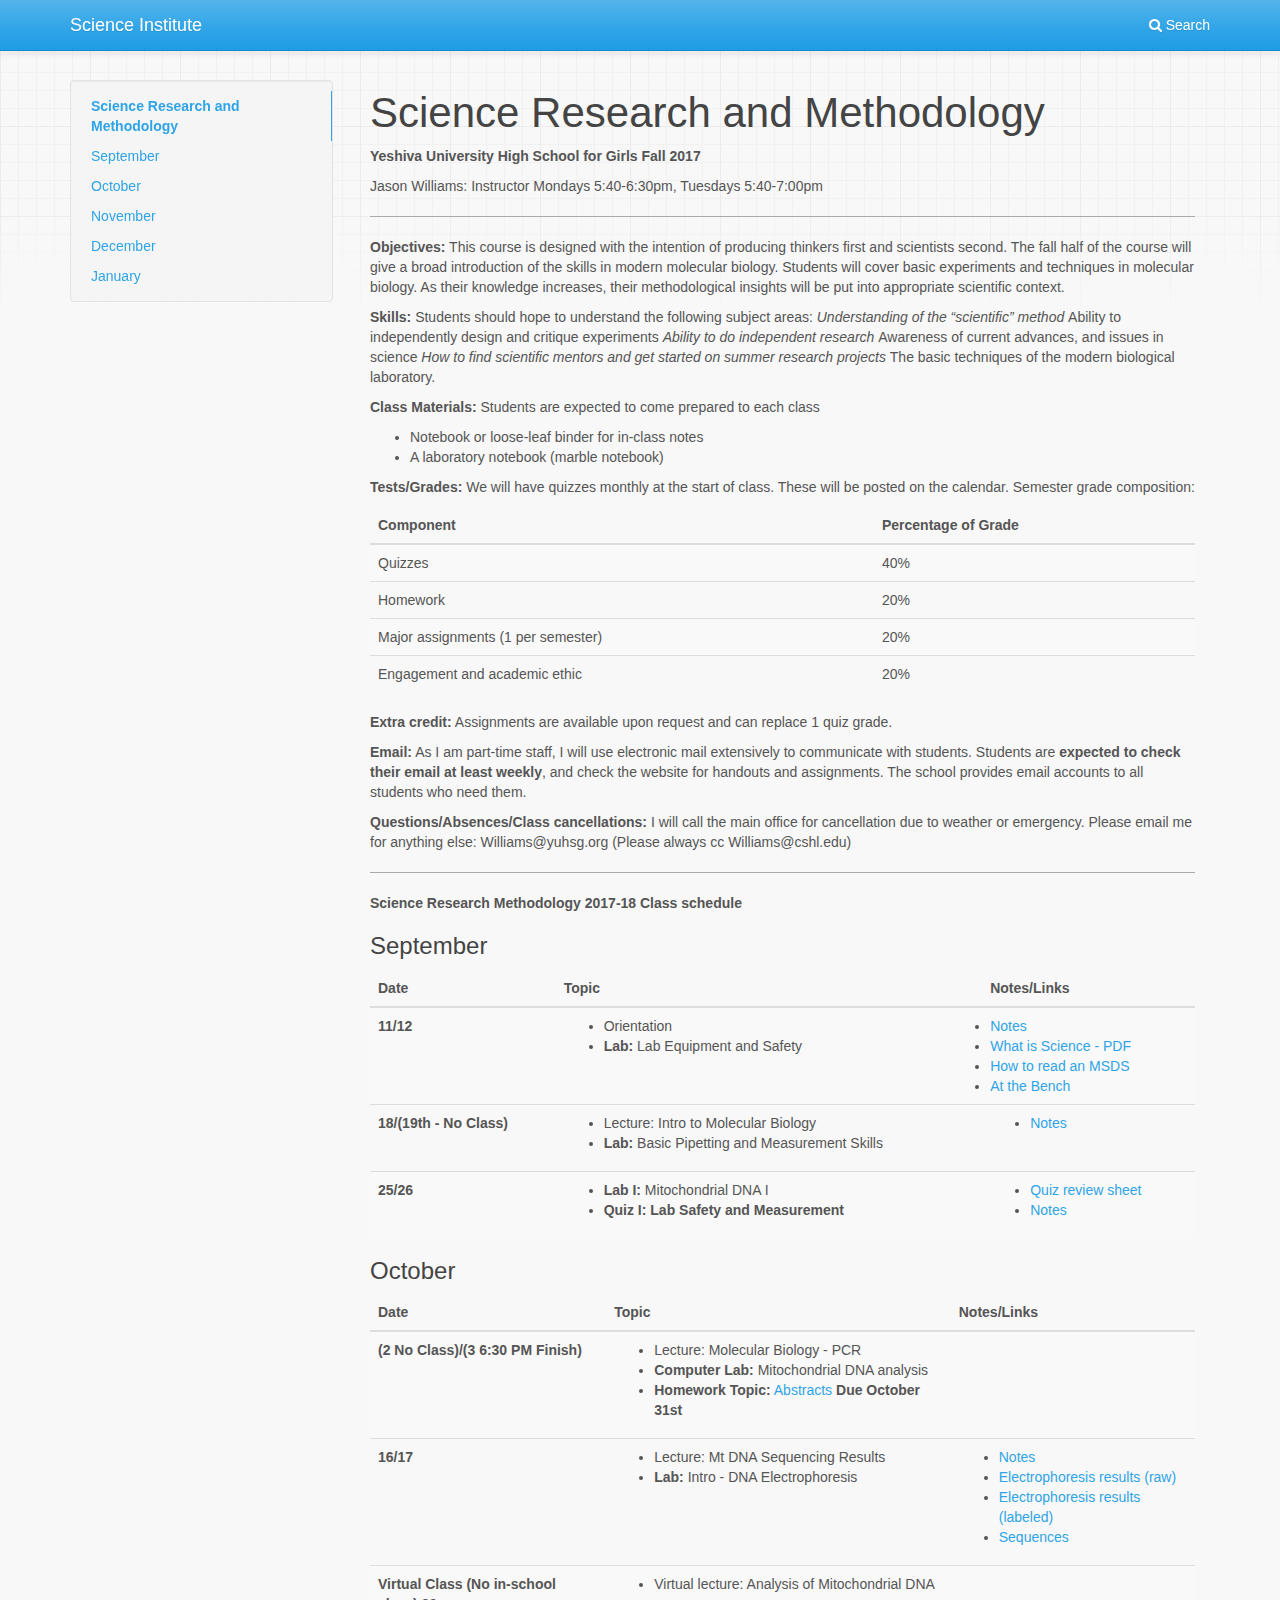
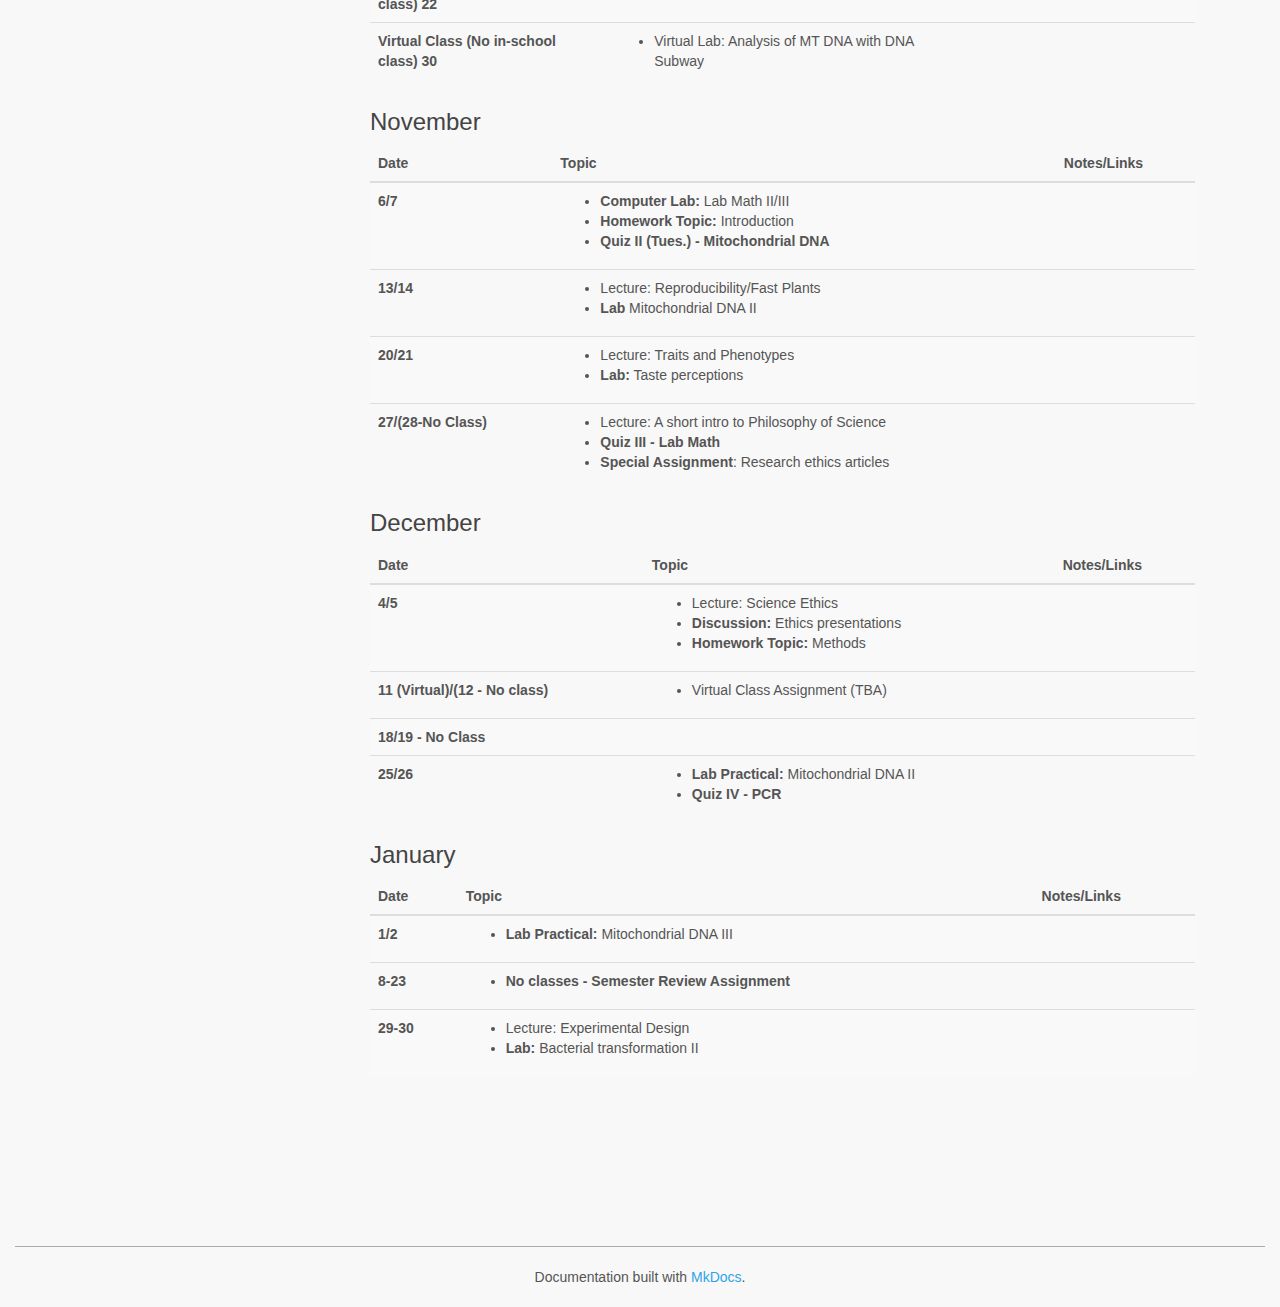
==== commit 98307579: "merge" ====
--- a/site/index.html
+++ b/site/index.html
@@ -9,7 +9,7 @@
         
         <link rel="shortcut icon" href="./img/favicon.ico">
 
-	<title>Science Institute 2016</title>
+	<title>Science Institute</title>
 
         <link href="./css/bootstrap-custom.min.css" rel="stylesheet">
         <link href="./css/font-awesome-4.5.0.css" rel="stylesheet">
@@ -35,7 +35,7 @@
             
 
             <!-- Main title -->
-            <a class="navbar-brand" href=".">Science Institute 2016</a>
+            <a class="navbar-brand" href=".">Science Institute</a>
         </div>
 
         <!-- Expanded navigation -->
@@ -72,14 +72,6 @@
         
             <li><a href="#january">January</a></li>
         
-            <li><a href="#february">February</a></li>
-        
-            <li><a href="#march">March</a></li>
-        
-            <li><a href="#april">April</a></li>
-        
-            <li><a href="#may">May</a></li>
-        
     
     </ul>
 </div></div>
@@ -87,7 +79,7 @@
 
 <h1 id="science-research-and-methodology">Science Research and Methodology</h1>
 <p><strong>Yeshiva University High School for Girls</strong>
-<strong>Fall 2016</strong></p>
+<strong>Fall 2017</strong></p>
 <p>Jason Williams: Instructor 
 Mondays 5:40-6:30pm, Tuesdays 5:40-7:00pm</p>
 <hr />
@@ -136,7 +128,7 @@
 <p><strong>Email:</strong> As I am part-time staff, I will use electronic mail extensively to communicate with students. Students are <strong>expected to check their email at least weekly</strong>, and check the website for handouts and assignments. The school provides email accounts to all students who need them. </p>
 <p><strong>Questions/Absences/Class cancellations:</strong> I will call the main office for cancellation due to weather or emergency. Please email me for anything else: Williams@yuhsg.org (Please always cc Williams@cshl.edu)</p>
 <hr />
-<p><strong>Science Research Methodology 2016-17 Class schedule</strong></p>
+<p><strong>Science Research Methodology 2017-18 Class schedule</strong></p>
 <h3 id="september">September</h3>
 <table>
 <thead>
@@ -148,19 +140,19 @@
 </thead>
 <tbody>
 <tr>
-<td align="left"><strong>12/13</strong></td>
-<td align="left"><ul><li>Orientation - and Summer Assignment Review and Independent learning<li><strong>Lab:</strong> Lab Equipment and Lab Saftey</ul></td>
-<td align="left"><ul><li><a href="https://github.com/JasonJWilliamsNY/science_institute_2016_materials/blob/master/notes/notes_2016_week_09_12.md">Notes</a><li><a href="https://github.com/JasonJWilliamsNY/science_institute_2016_materials/blob/master/pdfs/what_is_science.pdf">What is Science - PDF</a><li><a href="https://github.com/JasonJWilliamsNY/science_institute_2016_materials/blob/master/pdfs/howtoreadmsds.pdf">How to read an MSDS</a><li><a href="https://github.com/JasonJWilliamsNY/science_institute_2016_materials/blob/master/pdfs/at_the_bench.pdf">At the Bench</a></ul></td>
-</tr>
-<tr>
-<td align="left"><strong>19/(No class on 20th</strong>)</td>
-<td align="left"><ul><li><strong>Lab:</strong> Basic Pipetting Skills - Measurement/ DNA Extraction Lab</ul></td>
-<td align="left"><ul><li><a href="https://github.com/JasonJWilliamsNY/science_institute_2016_materials/blob/master/notes/notes_2016_week_09_19.md">Notes</a></ul></td>
-</tr>
-<tr>
-<td align="left"><strong>26-27</strong></td>
-<td align="left"><ul><li>Modern Biology - What is Bioinformatics? <li><strong>Quiz:</strong> Lab Safety</ul></td>
-<td align="left"><ul><li>(Online virtual class - From South African Bioinformatics Conference)<li><a href="https://github.com/JasonJWilliamsNY/science_institute_2016_materials/blob/master/notes/notes_2016_week_09_26.md">Notes</a></ul></td>
+<td align="left"><strong>11/12</strong></td>
+<td align="left"><ul><li>Orientation <li><strong>Lab:</strong> Lab Equipment and Safety</ul></ul></td>
+<td align="left"><li><a href="https://github.com/JasonJWilliamsNY/science_institute_2017_materials/blob/master/class_notes/notes_09_11.md">Notes</a><li><a href="https://github.com/JasonJWilliamsNY/science_institute_2016_materials/blob/master/pdfs/what_is_science.pdf">What is Science - PDF</a><li><a href="https://github.com/JasonJWilliamsNY/science_institute_2016_materials/blob/master/pdfs/howtoreadmsds.pdf">How to read an MSDS</a><li><a href="https://github.com/JasonJWilliamsNY/science_institute_2016_materials/blob/master/pdfs/at_the_bench.pdf">At the Bench</a></ul></td>
+</tr>
+<tr>
+<td align="left"><strong>18/(19th - No Class)</strong></td>
+<td align="left"><ul><li>Lecture: Intro to Molecular Biology<li><strong>Lab:</strong> Basic Pipetting and Measurement Skills</ul></td>
+<td align="left"><ul><li><a href="https://github.com/JasonJWilliamsNY/science_institute_2017_materials/blob/master/class_notes/notes_09_18.md">Notes</a></ul></td>
+</tr>
+<tr>
+<td align="left"><strong>25/26</strong></td>
+<td align="left"><ul><li><strong>Lab I:</strong> Mitochondrial DNA I<li><strong>Quiz I: Lab Safety and Measurement</strong></ul></td>
+<td align="left"><ul><li><a href="https://github.com/JasonJWilliamsNY/science_institute_2017_materials/blob/master/quiz/saftety_measurement_review.md">Quiz review sheet</a><li><a href="https://github.com/JasonJWilliamsNY/science_institute_2017_materials/blob/master/class_notes/notes_09_25.md">Notes</a></ul></td>
 </tr>
 </tbody>
 </table>
@@ -175,248 +167,118 @@
 </thead>
 <tbody>
 <tr>
-<td align="left"><strong>3/4  (No class - Rosh Hashanah)</strong></td>
-<td align="left"></td>
-<td align="left"></td>
-</tr>
-<tr>
-<td align="left"><strong>10/  (No class on 11 - Yom Kippur)</strong></td>
-<td align="left"><ul><li><strong>Computer Lab:</strong> Introduction to Lab Math with Python</ul></td>
-<td align="left"><a href="https://github.com/JasonJWilliamsNY/science_institute_2016_materials/blob/master/notes/notes_2016_week_10_10.md">Notes and connection info</a></td>
-</tr>
-<tr>
-<td align="left"><strong>17/18 (No class - Sukkot)</strong></td>
-<td align="left"></td>
-<td align="left"></td>
-</tr>
-<tr>
-<td align="left"><strong>24/25 (Thursday Class)</strong></td>
-<td align="left"><ul><li><strong>Computer Lab:</strong> Cont'd Lab Math with Python<li><strong>Lab:</strong> Lab Practical - Making Solutions</td>
-<td align="left"><a href="https://github.com/JasonJWilliamsNY/science_institute_2016_materials/blob/master/notes/notes_2016_week_10_24.md">Notes</a></td>
-</tr>
-<tr>
-<td align="left"><strong>31/Nov 1 (No Class)</strong></td>
-<td align="left"><li><strong>Virtual Quiz:</strong> Lab Math </ul></td>
-<td align="left"></td>
-</tr>
-</tbody>
-</table>
-<h2 id="november">November</h2>
-<table>
-<thead>
-<tr>
-<th align="left">Date</th>
-<th align="left">Topic</th>
-<th align="left">Notes/Links</th>
-</tr>
-</thead>
-<tbody>
-<tr>
-<td align="left"><strong>7/8 (Virtual class)</strong></td>
-<td align="left"><ul><li>Philosophy of Science and the "Scientific Method"</ul></td>
-<td align="left"><a href="https://github.com/JasonJWilliamsNY/science_institute_2016_materials/blob/master/notes/notes_2016_week_11_07.md">Lecture notes and link</a></td>
-</tr>
-<tr>
-<td align="left"><strong>14/15 (Virtual class)</strong></td>
-<td align="left"><ul><li><strong>Virtual Lab</strong>: Finding DNA Primers</ul></td>
-<td align="left"><a href="https://github.com/JasonJWilliamsNY/science_institute_2016_materials/blob/master/notes/notes_2016_week_11_14.md">Lecture notes and link</a></td>
-</tr>
-<tr>
-<td align="left"><strong>21/22</strong></td>
-<td align="left"><ul><li>Manipulating DNA in the Lab<li><strong>Lab:</strong> DNA Extraction </ul></td>
-<td align="left"><ul><li>Class <strong>will be in-session</strong> on 21st; PT Conferences Parents will be able to make appointment from 6:30PM on)<li><a href="https://github.com/JasonJWilliamsNY/science_institute_2016_materials/blob/master/notes/notes_2016_week_11_21.md">Notes</a><li><a href="https://github.com/JasonJWilliamsNY/science_institute_2016_materials/blob/master/notes/pcr-quiz-review-sheet.md">Quiz review sheet for next week</a></ul></td>
-</tr>
-<tr>
-<td align="left"><strong>28/29</strong></td>
-<td align="left"><ul><li><strong>Lab:</strong> PCR of Human Mitochondrial DNA<li><strong>Lab:</strong> Electrophoresis and Sequencing of DNA<li><strong>Quiz:</strong> PCR</ul></td>
-<td align="left"></td>
-</tr>
-</tbody>
-</table>
-<h2 id="december">December</h2>
-<table>
-<thead>
-<tr>
-<th align="left">Date</th>
-<th align="left">Topic</th>
-<th align="left">Notes/Links</th>
-</tr>
-</thead>
-<tbody>
-<tr>
-<td align="left"><strong>5/6 (Virtual Class from EMBL-Australia)</strong></td>
-<td align="left"><ul><li>Sequencing of mitochondrial DNA</ul></td>
-<td align="left"><a href="https://github.com/JasonJWilliamsNY/science_institute_2016_materials/blob/master/notes/notes_2016_week_12_05.md">Notes</a></td>
-</tr>
-<tr>
-<td align="left"><strong>12/13 (Virtual Class from EMBL-Australia)</strong></td>
-<td align="left"><ul><li>Ethics of DNA</ul></td>
-<td align="left"><a href="https://github.com/JasonJWilliamsNY/science_institute_2016_materials/blob/master/notes/notes_2016_week_12_12.md">Notes</a></td>
-</tr>
-<tr>
-<td align="left"><strong>19/20</strong></td>
-<td align="left"><ul><li>MT DNA analysis Cont'd<li>Quiz: Mitochondrial DNA</ul></td>
-<td align="left"></td>
-</tr>
-<tr>
-<td align="left"><strong>26/27 (No Class - Chanukah)</strong></td>
-<td align="left"></td>
-<td align="left"></td>
-</tr>
-</tbody>
-</table>
-<h2 id="january">January</h2>
-<table>
-<thead>
-<tr>
-<th align="left">Date</th>
-<th align="left">Topic</th>
-<th align="left">Notes/Links</th>
-</tr>
-</thead>
-<tbody>
-<tr>
-<td align="left"><strong>2/3</strong></td>
-<td align="left"><ul><li>What is CRISPR? <li><strong>Lab:</strong> Restriction Enzymes</ul></td>
-<td align="left"></td>
-</tr>
-<tr>
-<td align="left"><strong>No other January Classes</strong></td>
-<td align="left"></td>
-<td align="left"></td>
-</tr>
-</tbody>
-</table>
-<p>* <strong>Starting in the Spring Semester Classes meet once weekly from 5:40-7:00PM</strong></p>
-<h2 id="february">February</h2>
-<table>
-<thead>
-<tr>
-<th align="left">Date</th>
-<th align="left">Topic</th>
-<th align="left">Notes/Links</th>
-</tr>
-</thead>
-<tbody>
-<tr>
-<td align="left"><strong>6</strong></td>
-<td align="left"><ul><li>Introducing DNA Barcoding</ul></td>
-<td align="left"></td>
-</tr>
-<tr>
-<td align="left"><strong>13</strong></td>
-<td align="left"><ul><li>Understanding Experimental Design</ul></td>
-<td align="left"></td>
-</tr>
-<tr>
-<td align="left"><strong>20 (No Class - President's day)</strong></td>
-<td align="left"></td>
-<td align="left"></td>
-</tr>
-<tr>
-<td align="left"><strong>27</strong></td>
-<td align="left"><ul><li>Analysis of GMO foods<li><strong>Quiz:</strong> DNA Barcoding and Experimental Design</ul></td>
-<td align="left"></td>
-</tr>
-</tbody>
-</table>
-<h2 id="march">March</h2>
-<table>
-<thead>
-<tr>
-<th align="left">Date</th>
-<th align="left">Topic</th>
-<th align="left">Notes/Links</th>
-</tr>
-</thead>
-<tbody>
-<tr>
-<td align="left"><strong>6</strong></td>
-<td align="left"><ul><li>Comparing DNA Sequences</ul></td>
-<td align="left"></td>
-</tr>
-<tr>
-<td align="left"><strong>13</strong></td>
-<td align="left"><ul><li><strong>Computer Lab:</strong> Exploring Bioinformatics with Python</ul></td>
-<td align="left"></td>
-</tr>
-<tr>
-<td align="left"><strong>20</strong></td>
-<td align="left"><ul><li><strong>Computer Lab:</strong> Exploring Bioinformatics with Python</ul></td>
-<td align="left"></td>
-</tr>
-<tr>
-<td align="left"><strong>27</strong></td>
-<td align="left"><ul><li><strong>Computer Lab:</strong> Exploring Bioinformatics with Python<li><strong>Quiz:</strong> Python practical</ul></td>
-<td align="left"></td>
-</tr>
-</tbody>
-</table>
-<h2 id="april">April</h2>
-<table>
-<thead>
-<tr>
-<th align="left">Date</th>
-<th align="left">Topic</th>
-<th align="left">Notes/Links</th>
-</tr>
-</thead>
-<tbody>
-<tr>
-<td align="left"><strong>3</strong></td>
-<td align="left"><ul><li>Documenting a scientific investigation</ul></td>
-<td align="left"></td>
-</tr>
-<tr>
-<td align="left"><strong>10</strong></td>
-<td align="left"><ul><li><strong>Lab:</strong> DNA Barcoding</ul></td>
-<td align="left"></td>
-</tr>
-<tr>
-<td align="left"><strong>17(No Class - Pesach)</strong></td>
-<td align="left"></td>
-<td align="left"></td>
-</tr>
-<tr>
-<td align="left"><strong>24</strong></td>
-<td align="left"><ul><li><strong>Lab:</strong> DNA Barcoding<li><strong>Quiz:</strong> Science Writing</ul></td>
-<td align="left"></td>
-</tr>
-</tbody>
-</table>
-<h2 id="may">May</h2>
-<table>
-<thead>
-<tr>
-<th align="left">Date</th>
-<th align="left">Topic</th>
-<th align="left">Notes/Links</th>
-</tr>
-</thead>
-<tbody>
-<tr>
-<td align="left"><strong>1</strong></td>
-<td align="left"><ul><li><strong>Lab:</strong> DNA Barcoding</ul></td>
-<td align="left"></td>
-</tr>
-<tr>
-<td align="left"><strong>8</strong></td>
-<td align="left"><ul><li><strong>Lab:</strong> DNA Barcoding</ul></td>
-<td align="left"></td>
-</tr>
-<tr>
-<td align="left"><strong>15</strong></td>
-<td align="left"><ul><li><strong>Lab:</strong> DNA Barcoding</ul></td>
-<td align="left"></td>
-</tr>
-<tr>
-<td align="left"><strong>22</strong></td>
-<td align="left"><ul><li>Where to go from here…</ul></td>
-<td align="left"></td>
-</tr>
-</tbody>
-</table>
-<p>* Field Trip date in May(?) TBD</p></div>
+<td align="left"><strong>(2 No Class)/(3 6:30 PM Finish)</strong></td>
+<td align="left"><ul><li>Lecture: Molecular Biology - PCR <li><strong>Computer Lab:</strong> Mitochondrial DNA analysis <li><strong>Homework Topic:</strong> <a href="https://github.com/JasonJWilliamsNY/science_institute_2017_materials/blob/master/class_notes/abstract_homework.md">Abstracts</a> <strong>Due October 31st</strong> <ul></td>
+<td align="left"></td>
+</tr>
+<tr>
+<td align="left"><strong>16/17</strong></td>
+<td align="left"><ul><li>Lecture: Mt DNA Sequencing Results <li><strong>Lab:</strong> Intro - DNA Electrophoresis</ul></td>
+<td align="left"><ul><li><a href="https://github.com/JasonJWilliamsNY/science_institute_2017_materials/blob/master/class_notes/notes_10_16.md">Notes</a><li><a href="https://github.com/JasonJWilliamsNY/science_institute_2017_materials/raw/master/images_results/sept_mitodna/mtDNA_oct2017_raw.tif">Electrophoresis results (raw)</a><li><a href="https://github.com/JasonJWilliamsNY/science_institute_2017_materials/raw/master/images_results/sept_mitodna/mtDNA_oct2017.tif">Electrophoresis results (labeled)</a><li><a href="https://github.com/JasonJWilliamsNY/science_institute_2017_materials/blob/master/images_results/sept_mitodna/sequences.txt">Sequences</a></ul></td>
+</tr>
+<tr>
+<td align="left"><strong>Virtual Class (No in-school class) 22</strong></td>
+<td align="left"><ul><li> Virtual lecture: Analysis of Mitochondrial DNA</td>
+<td align="left"></td>
+</tr>
+<tr>
+<td align="left"><strong>Virtual Class (No in-school class) 30</strong></td>
+<td align="left"><ul><li>Virtual Lab: Analysis of MT DNA with DNA Subway</ul></td>
+<td align="left"></td>
+</tr>
+</tbody>
+</table>
+<h3 id="november">November</h3>
+<table>
+<thead>
+<tr>
+<th align="left">Date</th>
+<th align="left">Topic</th>
+<th align="left">Notes/Links</th>
+</tr>
+</thead>
+<tbody>
+<tr>
+<td align="left"><strong>6/7</strong></td>
+<td align="left"><ul><li><strong>Computer Lab:</strong> Lab Math II/III<li><strong>Homework Topic:</strong> Introduction<li><strong>Quiz II (Tues.) - Mitochondrial DNA</strong></ul></td>
+<td align="left"></td>
+</tr>
+<tr>
+<td align="left"><strong>13/14</strong></td>
+<td align="left"><ul><li>Lecture: Reproducibility/Fast Plants<li><strong>Lab</strong> Mitochondrial DNA II</ul></td>
+<td align="left"></td>
+</tr>
+<tr>
+<td align="left"><strong>20/21</strong></td>
+<td align="left"><ul><li>Lecture: Traits and Phenotypes<li><strong>Lab:</strong> Taste perceptions</ul></td>
+<td align="left"></td>
+</tr>
+<tr>
+<td align="left"><strong>27/(28-No Class)</strong></td>
+<td align="left"><ul><li>Lecture: A short intro to Philosophy of Science<li><strong>Quiz III - Lab Math</strong><li><strong>Special Assignment</strong>: Research ethics articles</ul></td>
+<td align="left"></td>
+</tr>
+</tbody>
+</table>
+<h3 id="december">December</h3>
+<table>
+<thead>
+<tr>
+<th align="left">Date</th>
+<th align="left">Topic</th>
+<th align="left">Notes/Links</th>
+</tr>
+</thead>
+<tbody>
+<tr>
+<td align="left"><strong>4/5</strong></td>
+<td align="left"><ul><li>Lecture: Science Ethics<li><strong>Discussion:</strong> Ethics presentations<li><strong>Homework Topic:</strong> Methods</ul></td>
+<td align="left"></td>
+</tr>
+<tr>
+<td align="left"><strong>11 (Virtual)/(12 - No class)</strong></td>
+<td align="left"><ul><li>Virtual Class Assignment (TBA)</ul></td>
+<td align="left"></td>
+</tr>
+<tr>
+<td align="left"><strong>18/19 - No Class</strong></td>
+<td align="left"></td>
+<td align="left"></td>
+</tr>
+<tr>
+<td align="left"><strong>25/26</strong></td>
+<td align="left"><ul><li><strong>Lab Practical:</strong> Mitochondrial DNA II<li><strong>Quiz IV - PCR</strong></ul></td>
+<td align="left"></td>
+</tr>
+</tbody>
+</table>
+<h3 id="january">January</h3>
+<table>
+<thead>
+<tr>
+<th align="left">Date</th>
+<th align="left">Topic</th>
+<th align="left">Notes/Links</th>
+</tr>
+</thead>
+<tbody>
+<tr>
+<td align="left"><strong>1/2</strong></td>
+<td align="left"><ul><li><strong>Lab Practical:</strong> Mitochondrial DNA III</ul></td>
+<td align="left"></td>
+</tr>
+<tr>
+<td align="left"><strong>8-23</strong></td>
+<td align="left"><ul><li><strong>No classes - Semester Review Assignment</strong></ul></td>
+<td align="left"></td>
+</tr>
+<tr>
+<td align="left"><strong>29-30</strong></td>
+<td align="left"><ul><li>Lecture: Experimental Design<li><strong>Lab:</strong> Bacterial transformation II</ul></td>
+<td align="left"></td>
+</tr>
+</tbody>
+</table></div>
             
         </div>
 
@@ -463,5 +325,5 @@
 
 <!--
 MkDocs version : 0.15.3
-Build Date UTC : 2016-12-12 03:48:51.586166
+Build Date UTC : 2017-10-17 18:00:09.405626
 -->
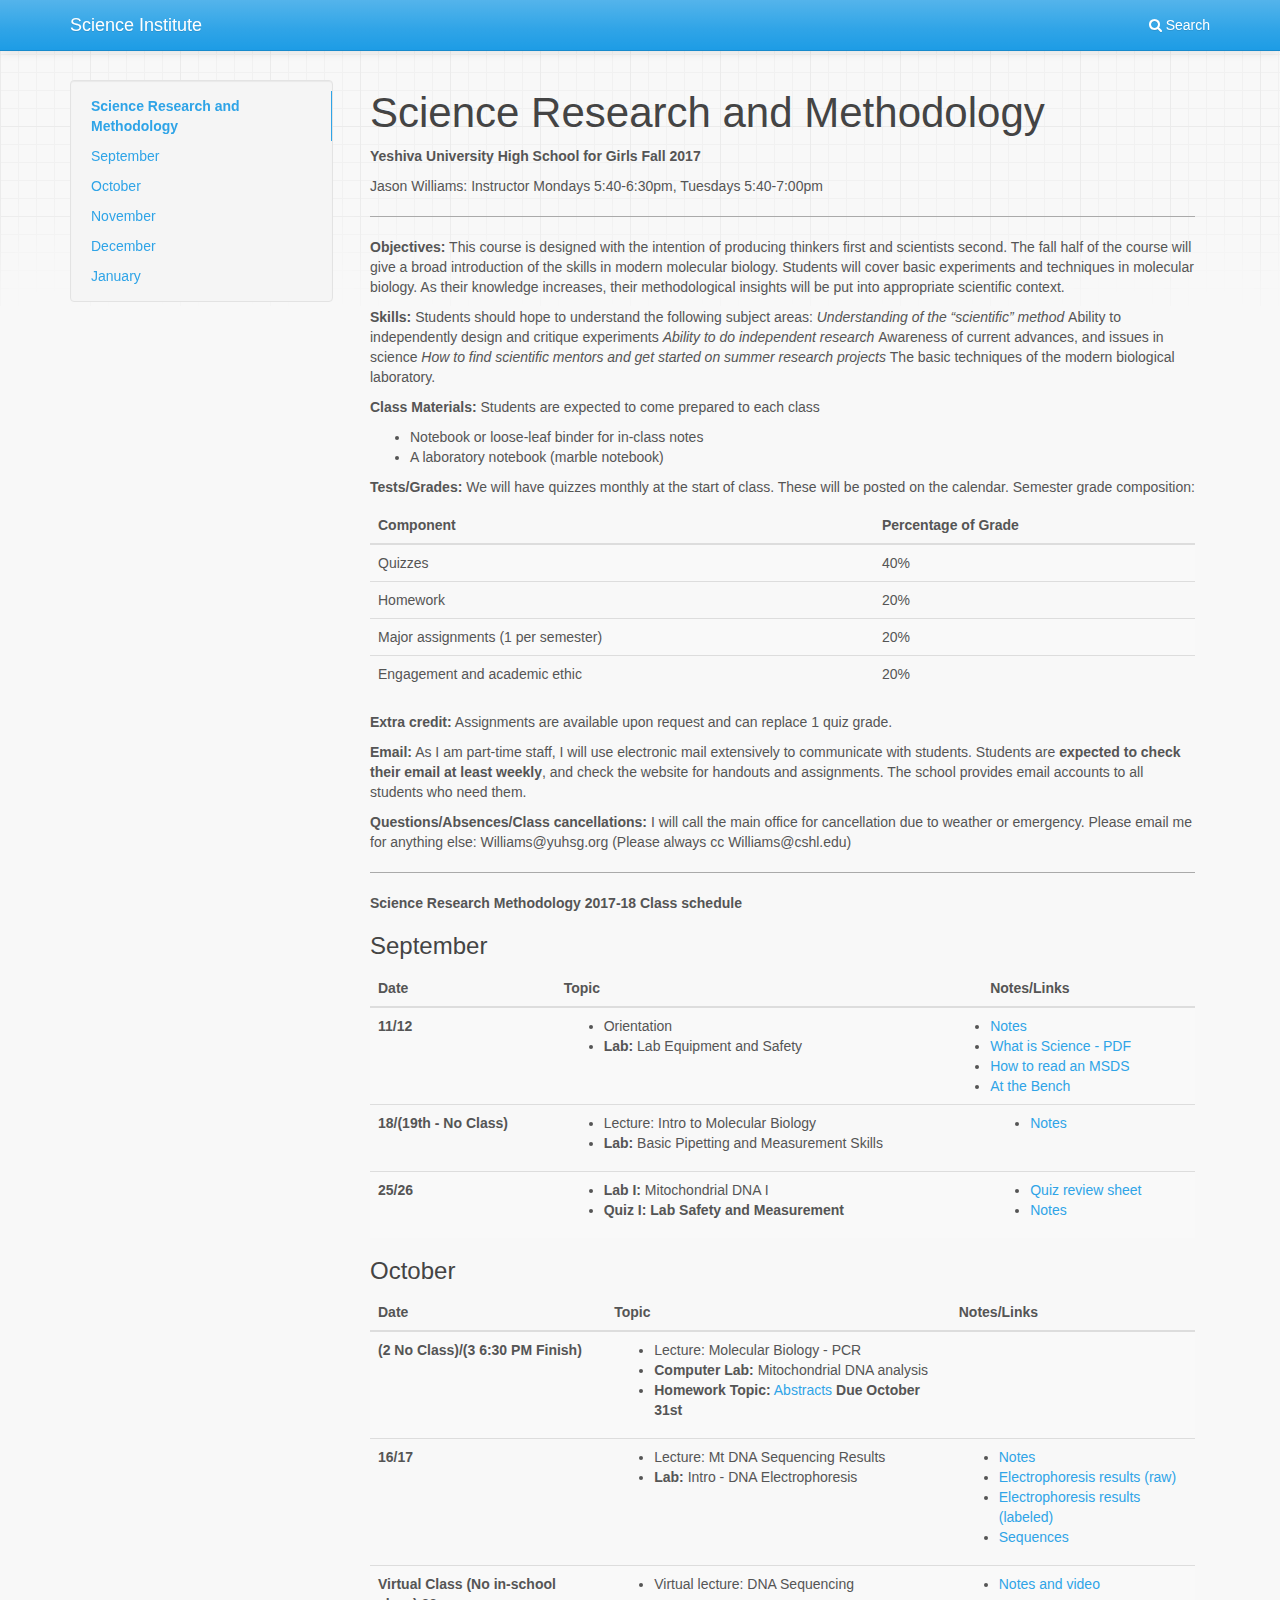
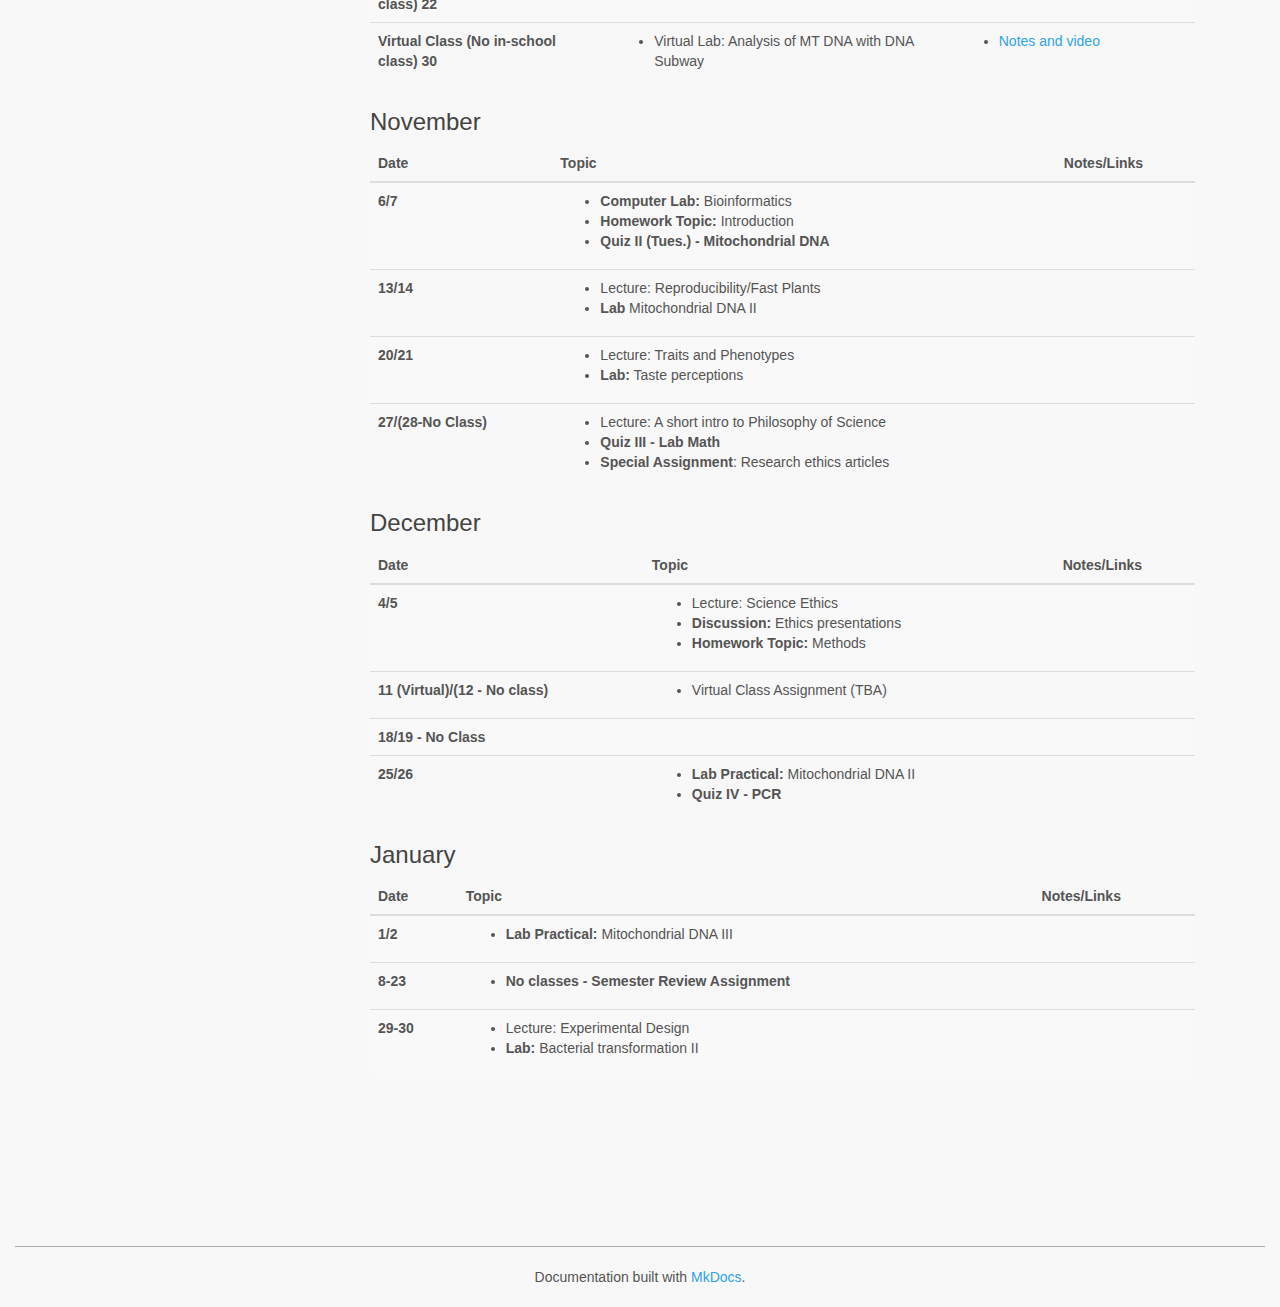
==== commit b98a4d1f: "fix" ====
--- a/site/index.html
+++ b/site/index.html
@@ -178,13 +178,13 @@
 </tr>
 <tr>
 <td align="left"><strong>Virtual Class (No in-school class) 22</strong></td>
-<td align="left"><ul><li> Virtual lecture: Analysis of Mitochondrial DNA</td>
-<td align="left"></td>
+<td align="left"><ul><li> Virtual lecture: DNA Sequencing</td>
+<td align="left"><ul><li><a href="https://github.com/JasonJWilliamsNY/science_institute_2017_materials/blob/master/class_notes/notes_10_23.md">Notes and video</a></ul></td>
 </tr>
 <tr>
 <td align="left"><strong>Virtual Class (No in-school class) 30</strong></td>
 <td align="left"><ul><li>Virtual Lab: Analysis of MT DNA with DNA Subway</ul></td>
-<td align="left"></td>
+<td align="left"><ul><li><a href="https://github.com/JasonJWilliamsNY/science_institute_2017_materials/blob/master/class_notes/notes_10_30.md">Notes and video</a></ul></td>
 </tr>
 </tbody>
 </table>
@@ -200,7 +200,7 @@
 <tbody>
 <tr>
 <td align="left"><strong>6/7</strong></td>
-<td align="left"><ul><li><strong>Computer Lab:</strong> Lab Math II/III<li><strong>Homework Topic:</strong> Introduction<li><strong>Quiz II (Tues.) - Mitochondrial DNA</strong></ul></td>
+<td align="left"><ul><li><strong>Computer Lab:</strong> Bioinformatics<li><strong>Homework Topic:</strong> Introduction<li><strong>Quiz II (Tues.) - Mitochondrial DNA</strong></ul></td>
 <td align="left"></td>
 </tr>
 <tr>
@@ -325,5 +325,5 @@
 
 <!--
 MkDocs version : 0.15.3
-Build Date UTC : 2017-10-17 18:00:09.405626
+Build Date UTC : 2017-11-02 11:40:34.012977
 -->
